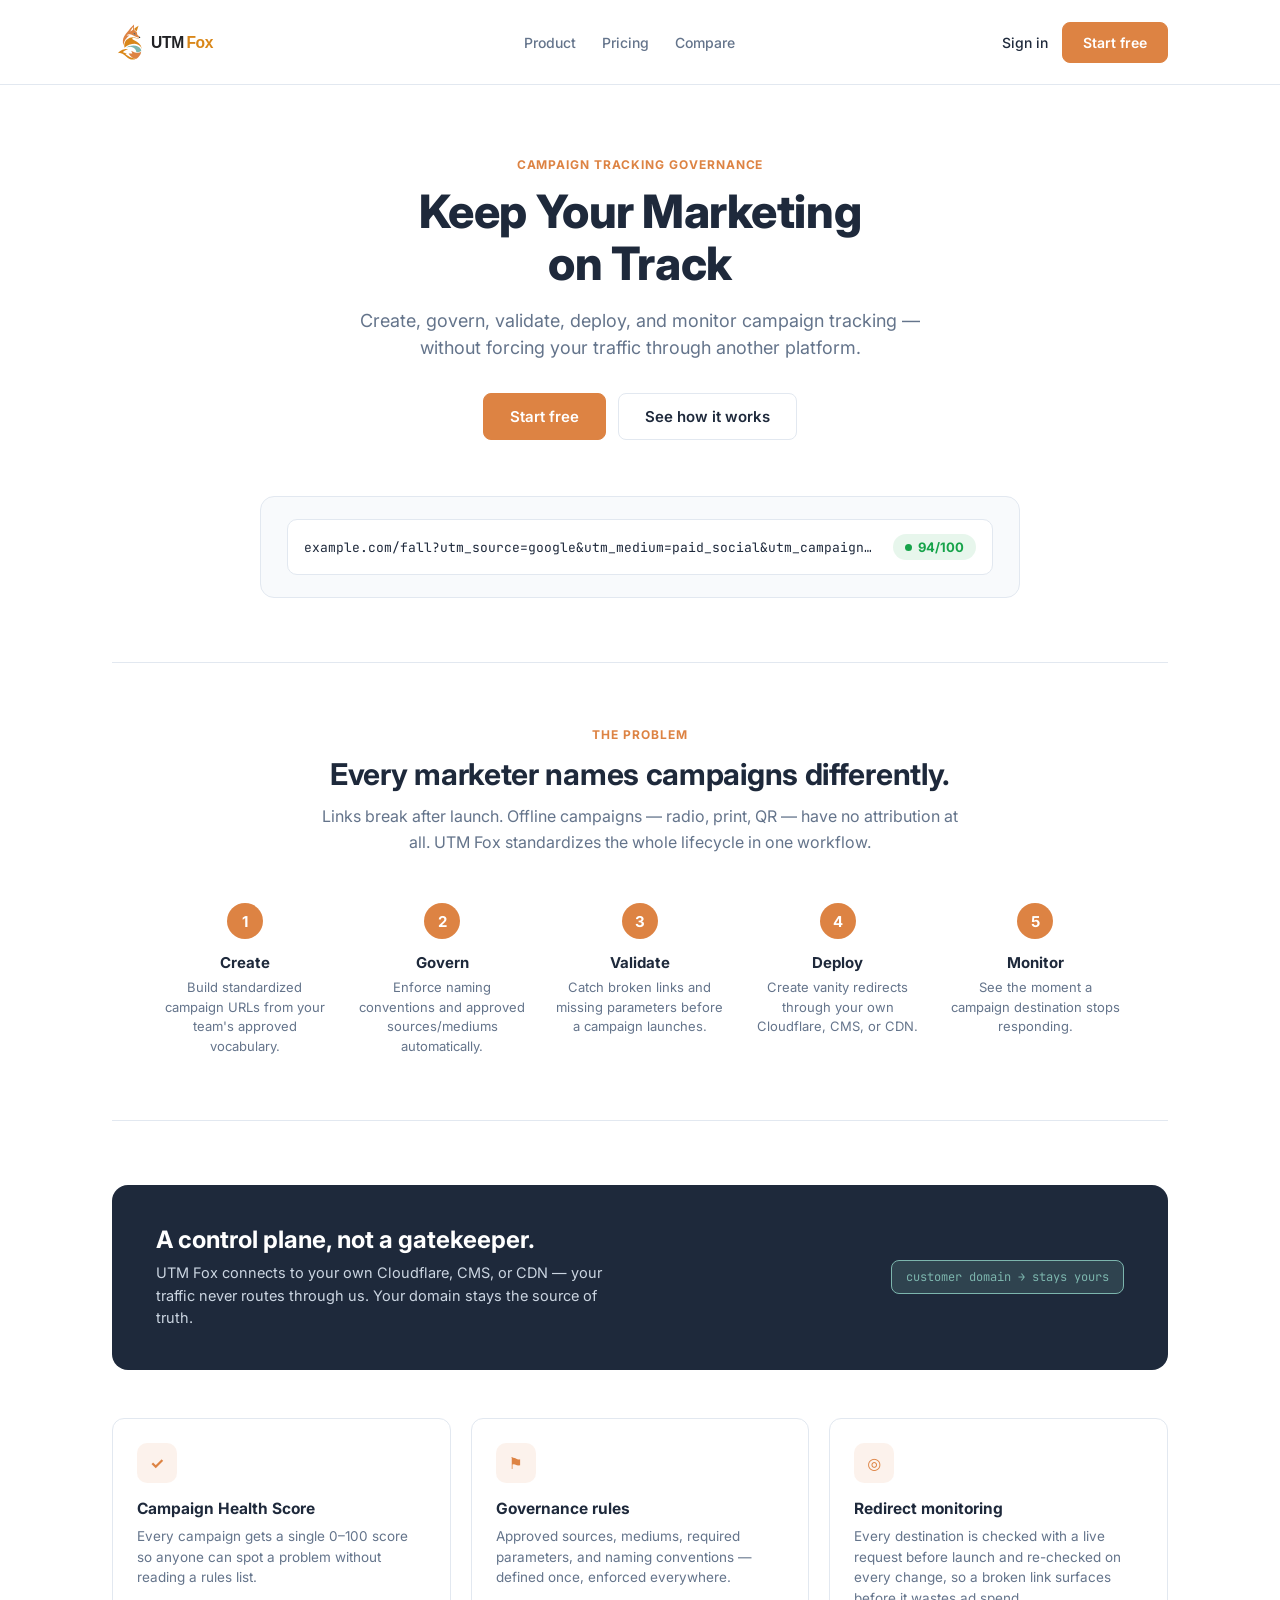
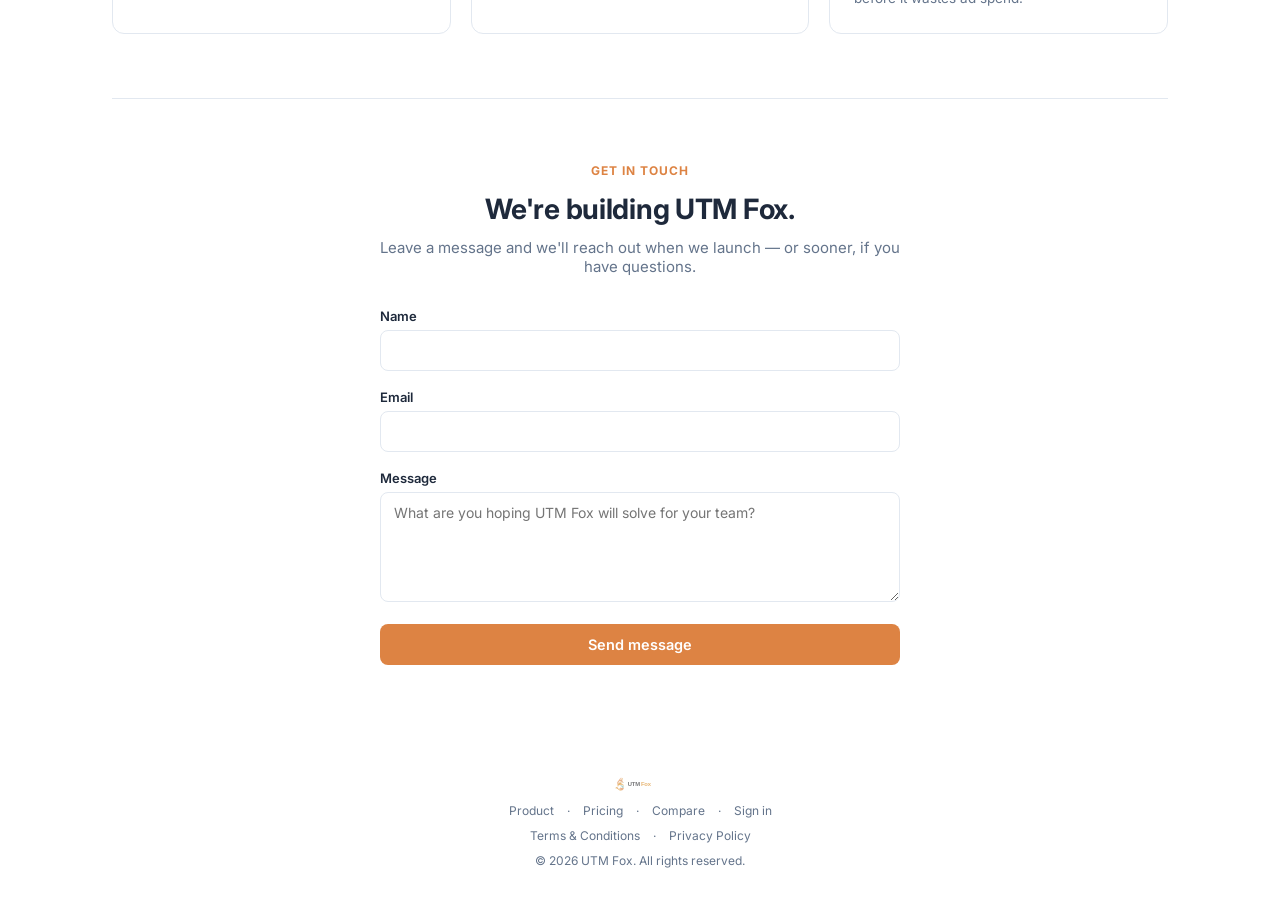
==== index.html @ 6a283d70 "Home: nav to subpages, live app CTAs" ====
<!DOCTYPE html>
<html lang="en">
<head>
<!-- Google tag (gtag.js) -->
<script async src="https://www.googletagmanager.com/gtag/js?id=G-CB16V89D32"></script>
<script>
  window.dataLayer = window.dataLayer || [];
  function gtag(){dataLayer.push(arguments);}
  gtag('js', new Date());

  gtag('config', 'G-CB16V89D32');
</script>
<meta charset="UTF-8" />
<meta name="viewport" content="width=device-width, initial-scale=1" />
<title>UTM Fox — Campaign Tracking Governance</title>
<meta name="description" content="UTM Fox helps marketing teams create, govern, validate, deploy, and monitor campaign tracking — without forcing traffic through another platform." />
<link rel="icon" type="image/png" href="[data-uri]" />
<style>
@import url('https://fonts.googleapis.com/css2?family=Inter:wght@400;500;600;700;800&family=JetBrains+Mono:wght@400;500&display=swap');

:root {
  --copper: #dd8343;
  --copper-hover: #c46f32;
  --oxide: #7cb5ad;
  --oxide-hover: #649b92;
  --ink: #1e293b;
  --text-muted: #64748b;
  --surface: #ffffff;
  --surface-muted: #f8fafc;
  --border: #e2e8f0;
  --healthy: #16a34a;
  --healthy-bg: #16a34a1a;
  --font-ui: 'Inter', system-ui, -apple-system, sans-serif;
  --font-mono: 'JetBrains Mono', ui-monospace, monospace;
}
* { box-sizing: border-box; }
body { margin: 0; font-family: var(--font-ui); color: var(--ink); background: #fff; }
.wrap { max-width: 1120px; margin: 0 auto; padding: 0 32px; }
section { padding: 64px 0; border-bottom: 1px solid var(--border); }
section:last-child { border-bottom: none; }

/* Nav */
header.nav { border-bottom: 1px solid var(--border); }
.nav-inner { max-width: 1120px; margin: 0 auto; padding: 18px 32px; display: flex; align-items: center; justify-content: space-between; }
.nav-inner img.logo { height: 48px; display: block; }

/* Section 1: Hero */
.hero { text-align: center; padding-top: 72px; }
.eyebrow { font-size: 12px; font-weight: 700; letter-spacing: 0.08em; text-transform: uppercase; color: var(--copper); margin-bottom: 14px; }
h1.headline { font-size: 46px; font-weight: 800; line-height: 1.12; margin: 0 0 18px; letter-spacing: -0.01em; }
p.subheadline { font-size: 18px; color: var(--text-muted); max-width: 620px; margin: 0 auto 32px; line-height: 1.5; }
.hero-badge-row { display: flex; justify-content: center; margin-bottom: 56px; }

/* Hero visual mock */
.hero-visual { background: var(--surface-muted); border: 1px solid var(--border); border-radius: 14px; max-width: 760px; margin: 0 auto; padding: 22px 26px; text-align: left; }
.hero-visual-row { display: flex; align-items: center; justify-content: space-between; background: #fff; border: 1px solid var(--border); border-radius: 10px; padding: 14px 16px; }
.mono-url { font-family: var(--font-mono); font-size: 13px; color: var(--ink); overflow: hidden; text-overflow: ellipsis; white-space: nowrap; }
.badge-healthy { display: inline-flex; align-items: center; gap: 6px; background: var(--healthy-bg); color: var(--healthy); font-weight: 700; font-size: 13px; padding: 5px 12px; border-radius: 20px; flex-shrink: 0; margin-left: 14px; }
.dot-healthy { width: 7px; height: 7px; border-radius: 50%; background: var(--healthy); display: inline-block; }

/* Section 2: Problem -> Workflow */
.section-head { text-align: center; max-width: 640px; margin: 0 auto 48px; }
.section-head h2 { font-size: 30px; font-weight: 700; margin: 8px 0 12px; letter-spacing: -0.01em; }
.section-head p { font-size: 16px; color: var(--text-muted); line-height: 1.6; margin: 0; }

.workflow { display: flex; justify-content: space-between; gap: 8px; max-width: 980px; margin: 0 auto; }
.workflow-step { flex: 1; text-align: center; padding: 0 8px; }
.step-num { width: 36px; height: 36px; border-radius: 50%; background: var(--copper); color: #fff; font-size: 15px; font-weight: 700; display: flex; align-items: center; justify-content: center; margin: 0 auto 14px; }
.workflow-step h3 { font-size: 15px; font-weight: 700; margin: 0 0 6px; }
.workflow-step p { font-size: 13px; color: var(--text-muted); line-height: 1.5; margin: 0; }

/* Section 3: Differentiator + features */
.diff-banner { background: var(--ink); color: #fff; border-radius: 16px; padding: 40px 44px; margin-bottom: 48px; display: flex; align-items: center; gap: 32px; justify-content: space-between; }
.diff-banner h2 { font-size: 24px; font-weight: 700; margin: 0 0 8px; }
.diff-banner p { font-size: 14.5px; color: #cbd5e1; margin: 0; max-width: 480px; line-height: 1.55; }
.diff-badge { flex-shrink: 0; background: rgba(124,181,173,0.18); border: 1px solid var(--oxide); color: var(--oxide); font-family: var(--font-mono); font-size: 12px; padding: 8px 14px; border-radius: 8px; white-space: nowrap; }

.feature-grid { display: grid; grid-template-columns: repeat(3, 1fr); gap: 20px; }
.feature-card { border: 1px solid var(--border); border-radius: 12px; padding: 24px; }
.feature-icon { width: 40px; height: 40px; border-radius: 10px; background: #dd83431a; color: var(--copper); display: flex; align-items: center; justify-content: center; font-weight: 700; font-size: 16px; margin-bottom: 16px; }
.feature-card h3 { font-size: 15.5px; font-weight: 700; margin: 0 0 8px; }
.feature-card p { font-size: 13.5px; color: var(--text-muted); line-height: 1.55; margin: 0; }

/* Section 4: Contact form */
.contact-wrap { max-width: 520px; margin: 0 auto; text-align: center; }
form.contact-form { text-align: left; margin-top: 32px; }
form.contact-form label { display: block; font-size: 13px; font-weight: 600; color: var(--ink); margin-bottom: 6px; }
form.contact-form input, form.contact-form textarea {
  width: 100%; padding: 11px 13px; border: 1px solid var(--border); border-radius: 8px;
  font-size: 14px; font-family: inherit; margin-bottom: 18px; background: #fff; color: var(--ink);
}
form.contact-form textarea { min-height: 110px; resize: vertical; }
form.contact-form input:focus, form.contact-form textarea:focus { outline: 2px solid var(--copper); outline-offset: 1px; border-color: var(--copper); }
.btn-primary { background: var(--copper); color: #fff; border: none; border-radius: 8px; padding: 12px 20px; font-weight: 600; font-size: 14.5px; font-family: inherit; cursor: pointer; width: 100%; }
.btn-primary:hover { background: var(--copper-hover); }
.btn-primary:disabled { opacity: 0.6; cursor: default; }
.form-status { margin-top: 14px; font-size: 13.5px; text-align: center; }
.form-status.success { color: var(--healthy); }
.form-status.error { color: #dc2626; }


/* Nav links + CTAs (added with the Product/Pricing/Compare subpages) */
header.nav { position: sticky; top: 0; background: rgba(255,255,255,0.94); backdrop-filter: saturate(180%) blur(8px); z-index: 30; }
.nav-inner { gap: 24px; }
.nav-links { display: flex; gap: 26px; font-size: 14px; font-weight: 500; }
.nav-links a { color: var(--text-muted); text-decoration: none; }
.nav-links a:hover { color: var(--ink); }
.nav-cta { display: flex; align-items: center; gap: 14px; }
.nav-cta a.signin { font-size: 14px; font-weight: 500; text-decoration: none; color: var(--ink); white-space: nowrap; }
.nav-cta a.signin:hover { color: var(--copper-hover); }
.btn-nav { display: inline-block; background: var(--copper); color: #fff; border: 1px solid var(--copper); border-radius: 8px; padding: 11px 20px; font-weight: 600; font-size: 14px; text-decoration: none; white-space: nowrap; }
.btn-nav:hover { background: var(--copper-hover); border-color: var(--copper-hover); }
.btn-outline { display: inline-block; background: #fff; color: var(--ink); border: 1px solid var(--border); border-radius: 8px; padding: 11px 20px; font-weight: 600; font-size: 14px; text-decoration: none; white-space: nowrap; }
.btn-outline:hover { border-color: var(--copper); color: var(--copper-hover); }
.btn-lg { padding: 13px 26px; font-size: 15px; }
.hero-badge-row { gap: 12px; flex-wrap: wrap; }
.nav-toggle { display: none; background: none; border: 1px solid var(--border); border-radius: 8px; padding: 8px 10px; cursor: pointer; font-size: 15px; line-height: 1; }
@media (max-width: 900px) {
  .nav-links { display: none; position: absolute; top: 100%; left: 0; right: 0; background: #fff; border-bottom: 1px solid var(--border); flex-direction: column; gap: 0; padding: 8px 20px 16px; }
  .nav-links.open { display: flex; }
  .nav-links a { padding: 11px 0; font-size: 15px; }
  .nav-toggle { display: block; }
  .nav-cta a.signin { display: none; }
  .nav-inner img.logo { height: 36px; }
  h1.headline { font-size: 32px; }
}

footer { text-align: center; padding: 32px; font-size: 12px; color: var(--text-muted); }
footer img.footer-logo { height: 18px; opacity: 0.6; margin-bottom: 10px; display: block; margin-left: auto; margin-right: auto; }
footer .footer-links { margin-bottom: 10px; }
footer .footer-links a { color: var(--text-muted); text-decoration: none; margin: 0 10px; }
footer .footer-links a:hover { color: var(--copper-hover); text-decoration: underline; }
</style>
</head>
<body>

<header class="nav">
  <div class="nav-inner">
    <a href="/"><img class="logo" src="assets/logo.svg" alt="UTM Fox" /></a>
    <nav class="nav-links" id="navLinks">
      <a href="/product/">Product</a>
      <a href="/pricing/">Pricing</a>
      <a href="/compare/">Compare</a>
    </nav>
    <div class="nav-cta">
      <a class="signin" href="https://app.utmfox.com/login">Sign in</a>
      <a class="btn-nav" href="https://app.utmfox.com/signup">Start free</a>
      <button class="nav-toggle" id="navToggle" aria-label="Menu">&#9776;</button>
    </div>
  </div>
</header>

<div class="wrap">

  <!-- Hero -->
  <section class="hero">
    <div class="eyebrow">Campaign tracking governance</div>
    <h1 class="headline">Keep Your Marketing<br/>on Track</h1>
    <p class="subheadline">Create, govern, validate, deploy, and monitor campaign tracking — without forcing your traffic through another platform.</p>
    <div class="hero-badge-row">
      <a class="btn-nav btn-lg" href="https://app.utmfox.com/signup">Start free</a>
      <a class="btn-outline btn-lg" href="/product/">See how it works</a>
    </div>
    <div class="hero-visual">
      <div class="hero-visual-row">
        <span class="mono-url">example.com/fall?utm_source=google&amp;utm_medium=paid_social&amp;utm_campaign=2026_q3_fall</span>
        <span class="badge-healthy"><span class="dot-healthy"></span>94/100</span>
      </div>
    </div>
  </section>

  <!-- Problem -> Workflow -->
  <section>
    <div class="section-head">
      <div class="eyebrow">The problem</div>
      <h2>Every marketer names campaigns differently.</h2>
      <p>Links break after launch. Offline campaigns — radio, print, QR — have no attribution at all. UTM Fox standardizes the whole lifecycle in one workflow.</p>
    </div>
    <div class="workflow">
      <div class="workflow-step"><div class="step-num">1</div><h3>Create</h3><p>Build standardized campaign URLs from your team's approved vocabulary.</p></div>
      <div class="workflow-step"><div class="step-num">2</div><h3>Govern</h3><p>Enforce naming conventions and approved sources/mediums automatically.</p></div>
      <div class="workflow-step"><div class="step-num">3</div><h3>Validate</h3><p>Catch broken links and missing parameters before a campaign launches.</p></div>
      <div class="workflow-step"><div class="step-num">4</div><h3>Deploy</h3><p>Create vanity redirects through your own Cloudflare, CMS, or CDN.</p></div>
      <div class="workflow-step"><div class="step-num">5</div><h3>Monitor</h3><p>See the moment a campaign destination stops responding.</p></div>
    </div>
  </section>

  <!-- Differentiator + features -->
  <section>
    <div class="diff-banner">
      <div>
        <h2>A control plane, not a gatekeeper.</h2>
        <p>UTM Fox connects to your own Cloudflare, CMS, or CDN — your traffic never routes through us. Your domain stays the source of truth.</p>
      </div>
      <div class="diff-badge">customer domain → stays yours</div>
    </div>
    <div class="feature-grid">
      <div class="feature-card">
        <div class="feature-icon">✓</div>
        <h3>Campaign Health Score</h3>
        <p>Every campaign gets a single 0–100 score so anyone can spot a problem without reading a rules list.</p>
      </div>
      <div class="feature-card">
        <div class="feature-icon">⚑</div>
        <h3>Governance rules</h3>
        <p>Approved sources, mediums, required parameters, and naming conventions — defined once, enforced everywhere.</p>
      </div>
      <div class="feature-card">
        <div class="feature-icon">◎</div>
        <h3>Redirect monitoring</h3>
        <p>Every destination is checked with a live request before launch and re-checked on every change, so a broken link surfaces before it wastes ad spend.</p>
      </div>
    </div>
  </section>

  <!-- Contact form -->
  <section>
    <div class="contact-wrap">
      <div class="eyebrow">Get in touch</div>
      <h2 style="font-size:28px; font-weight:700; margin:8px 0 12px; letter-spacing:-0.01em;">We're building UTM Fox.</h2>
      <p style="font-size:15px; color:var(--text-muted); margin:0;">Leave a message and we'll reach out when we launch — or sooner, if you have questions.</p>

      <!--
        Form backend: this posts to Formspree (https://formspree.io), a free
        service for collecting form submissions from static sites like GitHub
        Pages (no server required).

        SETUP NEEDED BEFORE THIS GOES LIVE:
        1. Create a free account at https://formspree.io
        2. Create a new form and copy its endpoint ID
        3. Replace YOUR_FORM_ID below with that ID
        Submissions will then arrive by email and in the Formspree dashboard.
      -->
      <form class="contact-form" id="contact-form" action="https://formspree.io/f/YOUR_FORM_ID" method="POST">
        <label for="name">Name</label>
        <input type="text" id="name" name="name" required />

        <label for="email">Email</label>
        <input type="email" id="email" name="email" required />

        <label for="message">Message</label>
        <textarea id="message" name="message" required placeholder="What are you hoping UTM Fox will solve for your team?"></textarea>

        <button type="submit" class="btn-primary" id="contact-submit">Send message</button>
        <div class="form-status" id="form-status"></div>
      </form>
    </div>
  </section>

</div>

<footer>
  <img class="footer-logo" src="assets/logo.svg" alt="UTM Fox" />
  <div class="footer-links"><a href="/product/">Product</a> · <a href="/pricing/">Pricing</a> · <a href="/compare/">Compare</a> · <a href="https://app.utmfox.com/login">Sign in</a></div>
  <div class="footer-links"><a href="/terms-and-conditions/">Terms &amp; Conditions</a> · <a href="/privacy-policy/">Privacy Policy</a></div>
  &copy; 2026 UTM Fox. All rights reserved.
</footer>

<script>
  var navT = document.getElementById('navToggle');
  if (navT) navT.addEventListener('click', function () { document.getElementById('navLinks').classList.toggle('open'); });

  var form = document.getElementById('contact-form');
  var status = document.getElementById('form-status');
  var submitBtn = document.getElementById('contact-submit');

  form.addEventListener('submit', function (e) {
    e.preventDefault();
    submitBtn.disabled = true;
    submitBtn.textContent = 'Sending...';
    status.textContent = '';
    status.className = 'form-status';

    fetch(form.action, {
      method: 'POST',
      body: new FormData(form),
      headers: { 'Accept': 'application/json' }
    }).then(function (response) {
      if (response.ok) {
        form.reset();
        status.textContent = "Thanks — we'll be in touch.";
        status.className = 'form-status success';
        submitBtn.textContent = 'Send message';
        submitBtn.disabled = false;
      } else {
        return response.json().then(function (data) {
          throw new Error((data && data.error) || 'Submission failed');
        });
      }
    }).catch(function () {
      status.textContent = "Something went wrong — please try again, or email us directly.";
      status.className = 'form-status error';
      submitBtn.textContent = 'Send message';
      submitBtn.disabled = false;
    });
  });
</script>

</body>
</html>
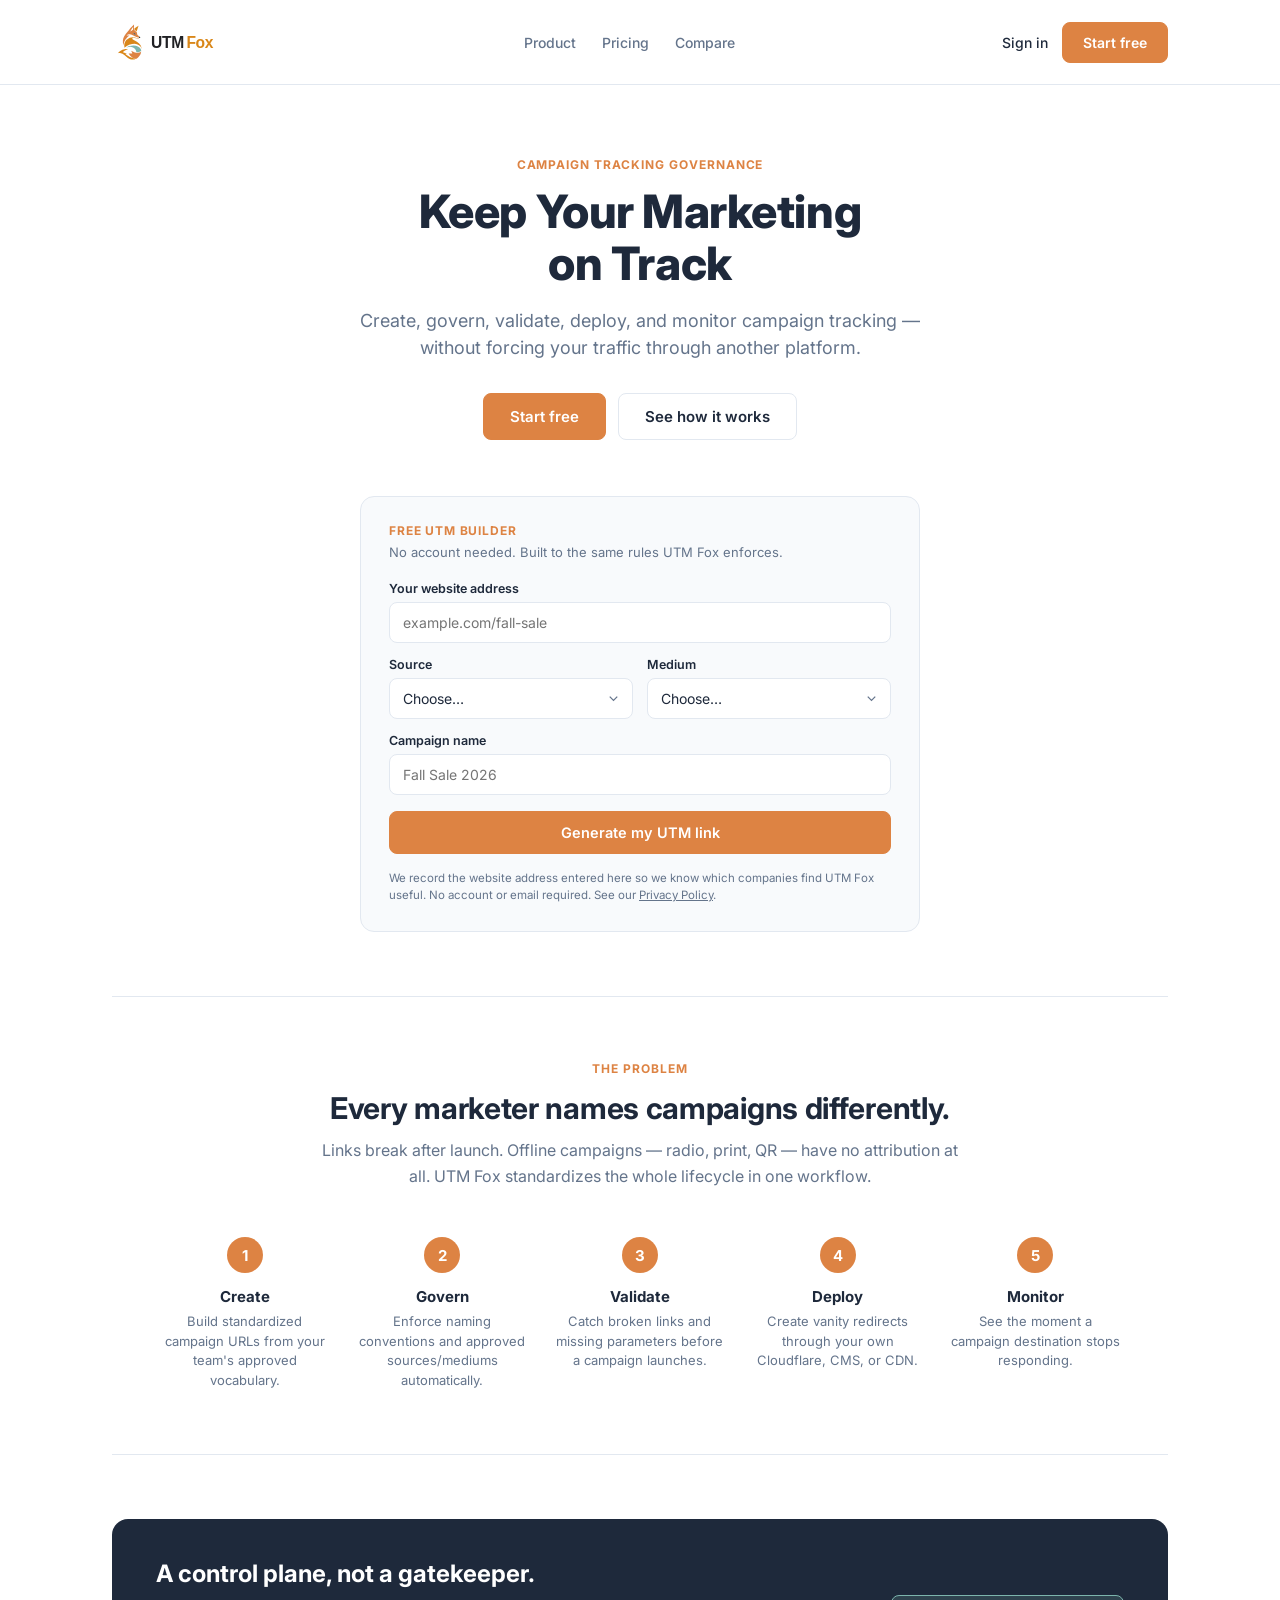
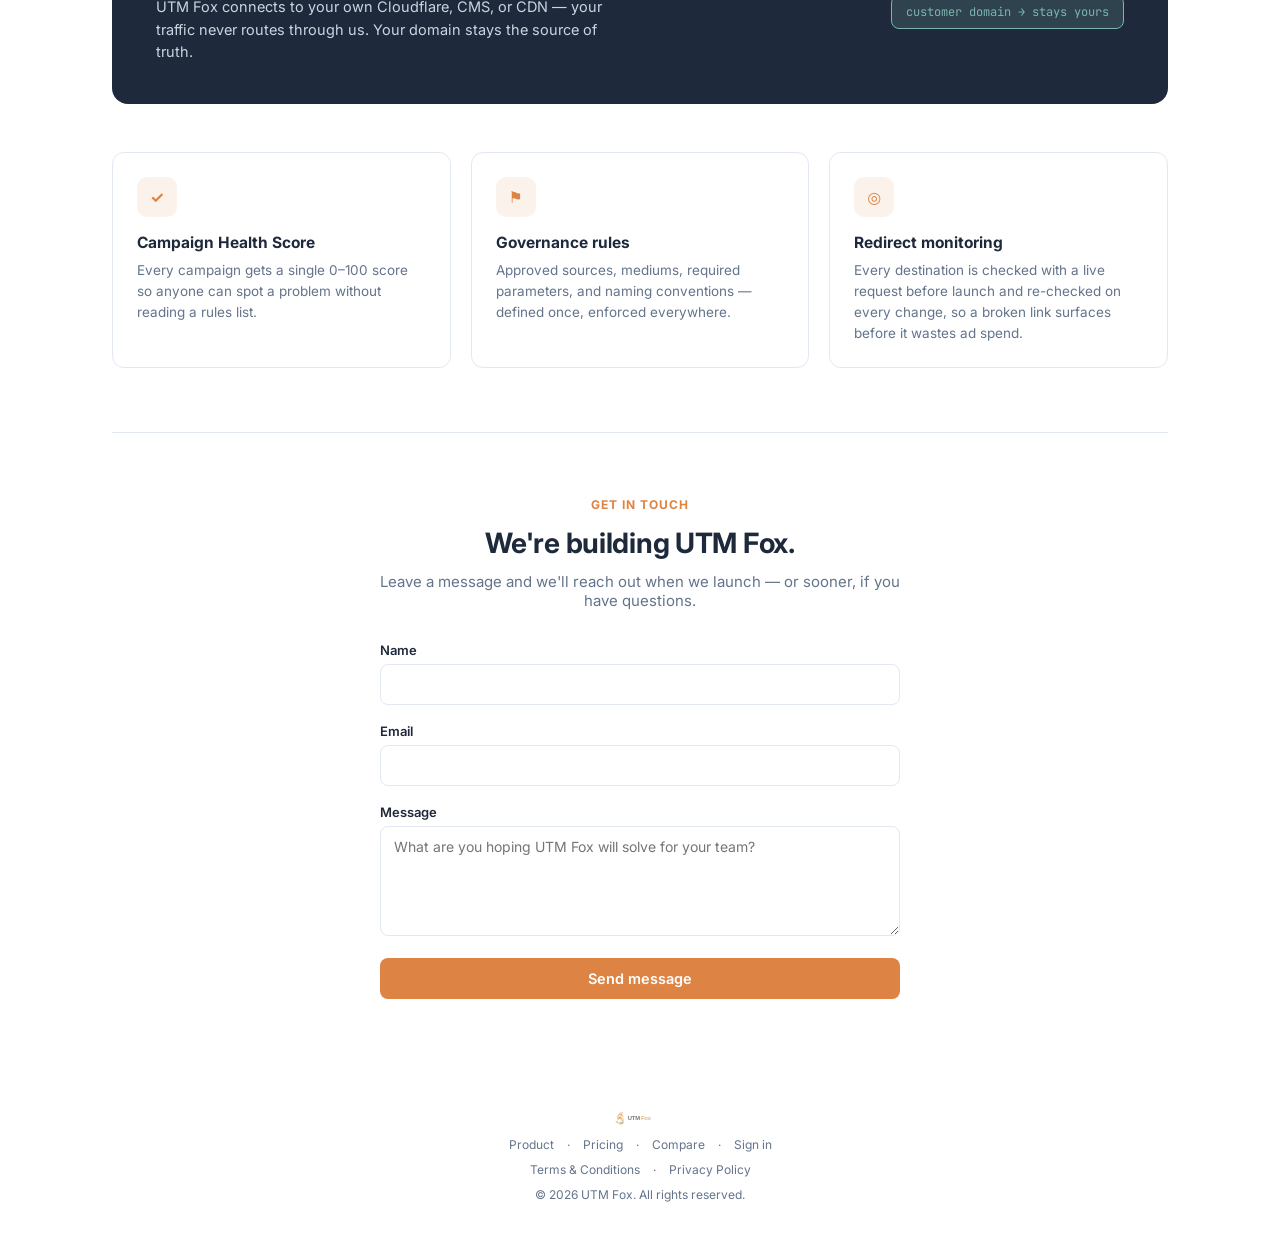
==== commit 538f8490: "Hero: free UTM builder mini app" ====
--- a/index.html
+++ b/index.html
@@ -51,12 +51,70 @@
 p.subheadline { font-size: 18px; color: var(--text-muted); max-width: 620px; margin: 0 auto 32px; line-height: 1.5; }
 .hero-badge-row { display: flex; justify-content: center; margin-bottom: 56px; }
 
-/* Hero visual mock */
-.hero-visual { background: var(--surface-muted); border: 1px solid var(--border); border-radius: 14px; max-width: 760px; margin: 0 auto; padding: 22px 26px; text-align: left; }
-.hero-visual-row { display: flex; align-items: center; justify-content: space-between; background: #fff; border: 1px solid var(--border); border-radius: 10px; padding: 14px 16px; }
-.mono-url { font-family: var(--font-mono); font-size: 13px; color: var(--ink); overflow: hidden; text-overflow: ellipsis; white-space: nowrap; }
-.badge-healthy { display: inline-flex; align-items: center; gap: 6px; background: var(--healthy-bg); color: var(--healthy); font-weight: 700; font-size: 13px; padding: 5px 12px; border-radius: 20px; flex-shrink: 0; margin-left: 14px; }
-.dot-healthy { width: 7px; height: 7px; border-radius: 50%; background: var(--healthy); display: inline-block; }
+/* Free UTM builder (hero widget) */
+.hero-visual { background: var(--surface-muted); border: 1px solid var(--border); border-radius: 14px; max-width: 560px; margin: 0 auto; padding: 26px 28px; text-align: left; }
+.builder-head { margin-bottom: 18px; }
+.builder-eyebrow { display: block; font-size: 12px; font-weight: 700; letter-spacing: 0.07em; text-transform: uppercase; color: var(--copper); margin-bottom: 5px; }
+.builder-sub { display: block; font-size: 13px; color: var(--text-muted); line-height: 1.5; }
+
+.builder-label { display: block; font-size: 12.5px; font-weight: 600; color: var(--ink); margin-bottom: 6px; }
+.builder-input {
+  width: 100%; padding: 11px 13px; border: 1px solid var(--border); border-radius: 8px;
+  font-size: 14px; font-family: inherit; background: #fff; color: var(--ink); margin-bottom: 14px;
+  -webkit-appearance: none; appearance: none;
+}
+select.builder-input {
+  background-image: url("data:image/svg+xml;charset=UTF-8,%3csvg xmlns='http://www.w3.org/2000/svg' viewBox='0 0 24 24' fill='none' stroke='%2364748b' stroke-width='2'%3e%3cpolyline points='6 9 12 15 18 9'%3e%3c/polyline%3e%3c/svg%3e");
+  background-repeat: no-repeat; background-position: right 11px center; background-size: 15px;
+  padding-right: 34px; cursor: pointer;
+}
+.builder-input:focus { outline: 2px solid var(--copper); outline-offset: 1px; border-color: var(--copper); }
+.builder-input.is-invalid { border-color: #dc2626; }
+.builder-custom { margin-top: -6px; }
+
+.builder-row { display: grid; grid-template-columns: 1fr 1fr; gap: 14px; }
+.builder-field { min-width: 0; }
+
+.builder-error { font-size: 12.5px; color: #dc2626; margin: -8px 0 12px; min-height: 0; }
+.builder-error:empty { display: none; }
+.builder-hint { font-family: var(--font-mono); font-size: 12px; color: var(--text-muted); margin: -8px 0 14px; line-height: 1.5; }
+.builder-hint:empty { display: none; }
+.builder-hint b { color: var(--ink); font-weight: 500; }
+
+.builder-submit {
+  width: 100%; background: var(--copper); color: #fff; border: 1px solid var(--copper);
+  border-radius: 8px; padding: 12px 20px; font-weight: 600; font-size: 14.5px;
+  font-family: inherit; cursor: pointer; margin-top: 2px;
+}
+.builder-submit:hover { background: var(--copper-hover); border-color: var(--copper-hover); }
+.builder-submit:disabled { opacity: 0.6; cursor: default; }
+
+.builder-result { margin-top: 18px; border-top: 1px solid var(--border); padding-top: 18px; }
+.builder-result-label { font-size: 11.5px; font-weight: 700; letter-spacing: 0.06em; text-transform: uppercase; color: var(--text-muted); margin-bottom: 8px; }
+.builder-result-row { display: flex; align-items: stretch; gap: 10px; }
+.builder-url {
+  flex: 1; min-width: 0; background: #fff; border: 1px solid var(--border); border-radius: 8px;
+  padding: 12px 14px; font-family: var(--font-mono); font-size: 12.5px; color: var(--ink);
+  line-height: 1.5; word-break: break-all;
+}
+.builder-copy {
+  flex-shrink: 0; align-self: flex-start; background: #fff; border: 1px solid var(--border);
+  color: var(--ink); border-radius: 8px; padding: 12px 16px; font-weight: 600; font-size: 13px;
+  font-family: inherit; cursor: pointer;
+}
+.builder-copy:hover { border-color: var(--copper); color: var(--copper-hover); }
+.builder-copy.copied { border-color: var(--healthy); color: var(--healthy); }
+.builder-result-foot { font-size: 13px; color: var(--text-muted); margin-top: 12px; line-height: 1.5; }
+.builder-result-foot a { color: var(--copper-hover); font-weight: 600; }
+
+.builder-privacy { font-size: 11.5px; color: var(--text-muted); line-height: 1.55; margin: 16px 0 0; }
+.builder-privacy a { color: var(--text-muted); text-decoration: underline; }
+
+@media (max-width: 640px) {
+  .builder-row { grid-template-columns: 1fr; gap: 0; }
+  .builder-result-row { flex-direction: column; }
+  .builder-copy { align-self: stretch; }
+}
 
 /* Section 2: Problem -> Workflow */
 .section-head { text-align: center; max-width: 640px; margin: 0 auto 48px; }
@@ -162,10 +220,85 @@
       <a class="btn-outline btn-lg" href="/product/">See how it works</a>
     </div>
     <div class="hero-visual">
-      <div class="hero-visual-row">
-        <span class="mono-url">example.com/fall?utm_source=google&amp;utm_medium=paid_social&amp;utm_campaign=2026_q3_fall</span>
-        <span class="badge-healthy"><span class="dot-healthy"></span>94/100</span>
+      <div class="builder-head">
+        <span class="builder-eyebrow">Free UTM builder</span>
+        <span class="builder-sub">No account needed. Built to the same rules UTM Fox enforces.</span>
       </div>
+
+      <form id="utm-builder" novalidate>
+        <label class="builder-label" for="ub-url">Your website address</label>
+        <input class="builder-input" id="ub-url" name="url" type="text" inputmode="url"
+               placeholder="example.com/fall-sale" autocomplete="off" spellcheck="false" />
+        <div class="builder-error" id="ub-url-error"></div>
+
+        <div class="builder-row">
+          <div class="builder-field">
+            <label class="builder-label" for="ub-source">Source</label>
+            <select class="builder-input" id="ub-source" name="source">
+              <option value="">Choose…</option>
+              <option value="google">google</option>
+              <option value="facebook">facebook</option>
+              <option value="instagram">instagram</option>
+              <option value="linkedin">linkedin</option>
+              <option value="youtube">youtube</option>
+              <option value="tiktok">tiktok</option>
+              <option value="bing">bing</option>
+              <option value="email">email</option>
+              <option value="newsletter">newsletter</option>
+              <option value="radio">radio</option>
+              <option value="podcast">podcast</option>
+              <option value="print">print</option>
+              <option value="qr">qr</option>
+              <option value="__custom">Other…</option>
+            </select>
+            <input class="builder-input builder-custom" id="ub-source-custom" type="text"
+                   placeholder="your source" autocomplete="off" spellcheck="false" hidden />
+          </div>
+
+          <div class="builder-field">
+            <label class="builder-label" for="ub-medium">Medium</label>
+            <select class="builder-input" id="ub-medium" name="medium">
+              <option value="">Choose…</option>
+              <option value="paid_search">paid_search</option>
+              <option value="paid_social">paid_social</option>
+              <option value="organic_social">organic_social</option>
+              <option value="email">email</option>
+              <option value="sms">sms</option>
+              <option value="display">display</option>
+              <option value="affiliate">affiliate</option>
+              <option value="referral">referral</option>
+              <option value="offline">offline</option>
+              <option value="__custom">Other…</option>
+            </select>
+            <input class="builder-input builder-custom" id="ub-medium-custom" type="text"
+                   placeholder="your medium" autocomplete="off" spellcheck="false" hidden />
+          </div>
+        </div>
+
+        <label class="builder-label" for="ub-campaign">Campaign name</label>
+        <input class="builder-input" id="ub-campaign" name="campaign" type="text"
+               placeholder="Fall Sale 2026" autocomplete="off" spellcheck="false" />
+        <div class="builder-hint" id="ub-campaign-hint"></div>
+
+        <button class="builder-submit" type="submit" id="ub-submit">Generate my UTM link</button>
+      </form>
+
+      <div class="builder-result" id="ub-result" hidden>
+        <div class="builder-result-label">Your tracking URL</div>
+        <div class="builder-result-row">
+          <code class="builder-url" id="ub-output"></code>
+          <button class="builder-copy" type="button" id="ub-copy">Copy</button>
+        </div>
+        <div class="builder-result-foot">
+          Want this governed, scored and monitored for your whole team?
+          <a href="https://app.utmfox.com/signup">Start free</a>
+        </div>
+      </div>
+
+      <p class="builder-privacy">
+        We record the website address entered here so we know which companies find UTM Fox useful.
+        No account or email required. See our <a href="/privacy-policy/">Privacy Policy</a>.
+      </p>
     </div>
   </section>
 
@@ -296,5 +429,185 @@
   });
 </script>
 
+<script>
+/* Free UTM builder.
+   The link is built entirely in the browser so it appears instantly and still works if
+   our API is unreachable. The POST is fire-and-forget lead capture, never a dependency.
+   Sanitizing rules mirror app/src/lib/utm-sanitize.ts, which is the source of truth and
+   re-applies all of this server-side. */
+(function () {
+  var form = document.getElementById('utm-builder');
+  if (!form) return;
+
+  var CAPTURE_ENDPOINT = 'https://app.utmfox.com/api/v1/public/utm-builder';
+  var MAX_VALUE_LENGTH = 100;
+
+  var urlEl = document.getElementById('ub-url');
+  var urlErrEl = document.getElementById('ub-url-error');
+  var sourceEl = document.getElementById('ub-source');
+  var sourceCustomEl = document.getElementById('ub-source-custom');
+  var mediumEl = document.getElementById('ub-medium');
+  var mediumCustomEl = document.getElementById('ub-medium-custom');
+  var campaignEl = document.getElementById('ub-campaign');
+  var campaignHintEl = document.getElementById('ub-campaign-hint');
+  var submitEl = document.getElementById('ub-submit');
+  var resultEl = document.getElementById('ub-result');
+  var outputEl = document.getElementById('ub-output');
+  var copyEl = document.getElementById('ub-copy');
+
+  function sanitizeUtmValue(raw) {
+    return String(raw)
+      .normalize('NFKD')
+      .replace(/[̀-ͯ]/g, '')
+      .toLowerCase()
+      .trim()
+      .replace(/\s+/g, '_')
+      .replace(/[^a-z0-9_-]/g, '')
+      .replace(/_{2,}/g, '_')
+      .replace(/-{2,}/g, '-')
+      .replace(/^[_-]+|[_-]+$/g, '')
+      .slice(0, MAX_VALUE_LENGTH)
+      .replace(/[_-]+$/g, '');
+  }
+
+  function normalizeDestinationUrl(raw) {
+    var trimmed = String(raw).trim();
+    if (!trimmed) return { ok: false, error: 'Enter your website address.' };
+    var withProtocol = /^https?:\/\//i.test(trimmed) ? trimmed : 'https://' + trimmed;
+    var url;
+    try { url = new URL(withProtocol); } catch (e) {
+      return { ok: false, error: "That doesn't look like a valid web address." };
+    }
+    if (url.protocol !== 'http:' && url.protocol !== 'https:') {
+      return { ok: false, error: 'Only http and https addresses are supported.' };
+    }
+    if (url.hostname.indexOf('.') === -1 || /\.$/.test(url.hostname)) {
+      return { ok: false, error: "That doesn't look like a valid web address." };
+    }
+    // Strip any utm_* already present — pasting an already-tagged link is common, and
+    // duplicate parameters resolve unpredictably across platforms.
+    var keys = [];
+    url.searchParams.forEach(function (_v, k) { keys.push(k); });
+    keys.forEach(function (k) {
+      if (k.toLowerCase().indexOf('utm_') === 0) url.searchParams.delete(k);
+    });
+    return { ok: true, url: url };
+  }
+
+  // "Other…" reveals a free-text box for the two dropdowns.
+  function wireCustom(selectEl, customEl) {
+    selectEl.addEventListener('change', function () {
+      var isCustom = selectEl.value === '__custom';
+      customEl.hidden = !isCustom;
+      if (isCustom) customEl.focus();
+    });
+  }
+  wireCustom(sourceEl, sourceCustomEl);
+  wireCustom(mediumEl, mediumCustomEl);
+
+  function readChoice(selectEl, customEl) {
+    return selectEl.value === '__custom' ? sanitizeUtmValue(customEl.value) : selectEl.value;
+  }
+
+  // Show what the campaign name becomes, so the correction never arrives as a surprise
+  // in the final URL.
+  campaignEl.addEventListener('input', function () {
+    var typed = campaignEl.value;
+    var clean = sanitizeUtmValue(typed);
+    if (!typed.trim() || clean === typed) { campaignHintEl.textContent = ''; return; }
+    campaignHintEl.innerHTML = clean
+      ? 'Will be used as <b>' + clean.replace(/[&<>]/g, '') + '</b>'
+      : 'That name has no characters a UTM can use — try letters or numbers.';
+  });
+
+  form.addEventListener('submit', function (e) {
+    e.preventDefault();
+    urlErrEl.textContent = '';
+    urlEl.classList.remove('is-invalid');
+
+    var normalized = normalizeDestinationUrl(urlEl.value);
+    if (!normalized.ok) {
+      urlErrEl.textContent = normalized.error;
+      urlEl.classList.add('is-invalid');
+      urlEl.focus();
+      return;
+    }
+
+    var source = readChoice(sourceEl, sourceCustomEl);
+    var medium = readChoice(mediumEl, mediumCustomEl);
+    var campaign = sanitizeUtmValue(campaignEl.value);
+
+    if (!source) { urlErrEl.textContent = 'Choose a source.'; sourceEl.focus(); return; }
+    if (!medium) { urlErrEl.textContent = 'Choose a medium.'; mediumEl.focus(); return; }
+    if (!campaign) {
+      urlErrEl.textContent = 'Enter a campaign name using letters or numbers.';
+      campaignEl.classList.add('is-invalid');
+      campaignEl.focus();
+      return;
+    }
+    campaignEl.classList.remove('is-invalid');
+
+    var url = normalized.url;
+    url.searchParams.set('utm_source', source);
+    url.searchParams.set('utm_medium', medium);
+    url.searchParams.set('utm_campaign', campaign);
+    var generated = url.toString();
+
+    outputEl.textContent = generated;
+    resultEl.hidden = false;
+    copyEl.classList.remove('copied');
+    copyEl.textContent = 'Copy';
+
+    if (window.gtag) {
+      gtag('event', 'utm_builder_generate', { utm_source_value: source, utm_medium_value: medium });
+    }
+
+    // Fire-and-forget. A failure here must never cost the visitor their link.
+    try {
+      fetch(CAPTURE_ENDPOINT, {
+        method: 'POST',
+        headers: { 'Content-Type': 'application/json' },
+        body: JSON.stringify({
+          url: url.origin + url.pathname,
+          source: source,
+          medium: medium,
+          campaign: campaign
+        }),
+        keepalive: true
+      }).catch(function () {});
+    } catch (err) { /* ignore */ }
+
+    resultEl.scrollIntoView({ behavior: 'smooth', block: 'nearest' });
+  });
+
+  copyEl.addEventListener('click', function () {
+    var text = outputEl.textContent;
+    function done() {
+      copyEl.textContent = 'Copied';
+      copyEl.classList.add('copied');
+      setTimeout(function () {
+        copyEl.textContent = 'Copy';
+        copyEl.classList.remove('copied');
+      }, 2000);
+    }
+    if (navigator.clipboard && navigator.clipboard.writeText) {
+      navigator.clipboard.writeText(text).then(done, fallback);
+    } else {
+      fallback();
+    }
+    function fallback() {
+      var ta = document.createElement('textarea');
+      ta.value = text;
+      ta.style.position = 'fixed';
+      ta.style.opacity = '0';
+      document.body.appendChild(ta);
+      ta.select();
+      try { document.execCommand('copy'); done(); } catch (err) { /* ignore */ }
+      document.body.removeChild(ta);
+    }
+  });
+})();
+</script>
+
 </body>
 </html>
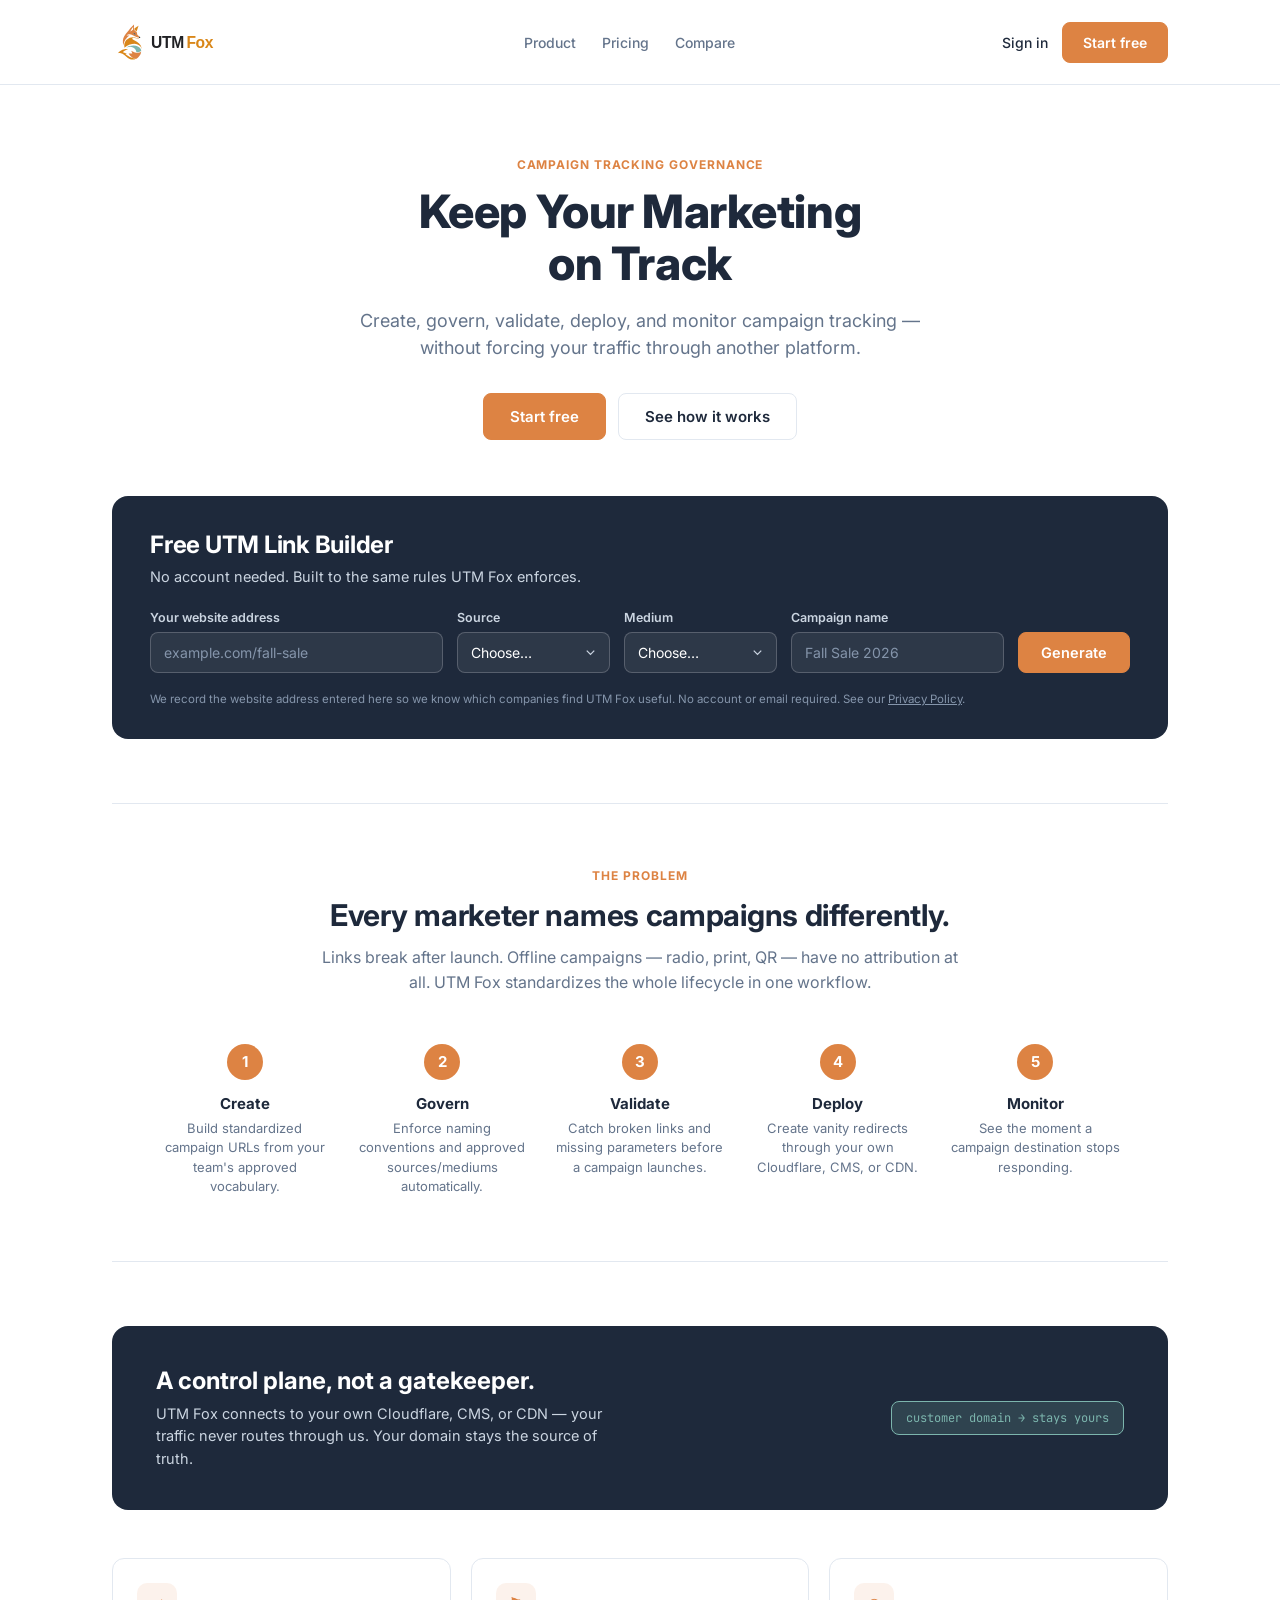
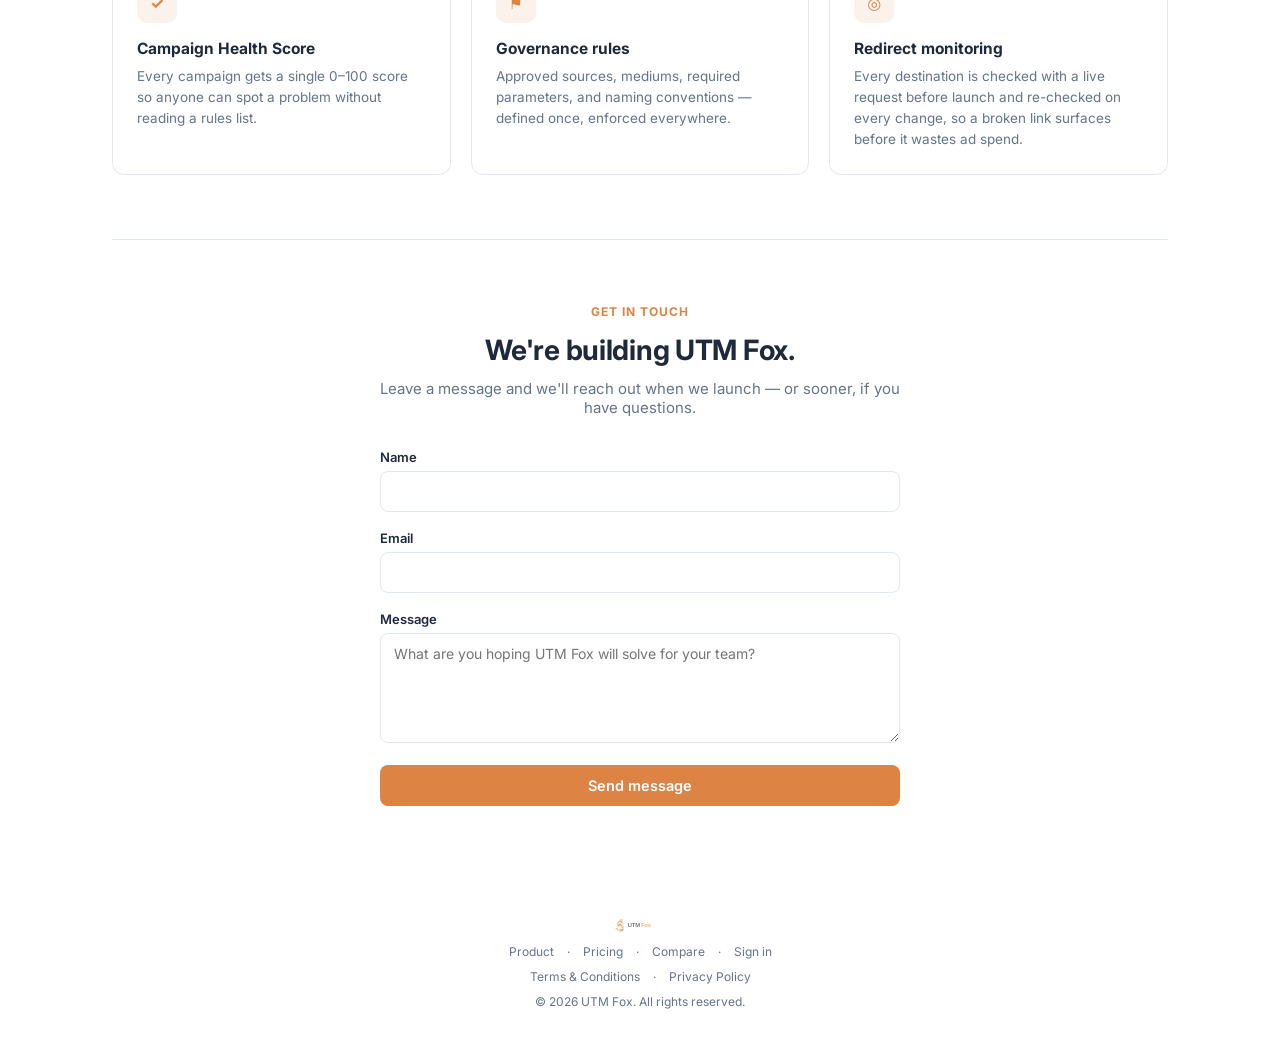
==== commit 5f25e04b: "Wide dark builder + working contact form" ====
--- a/index.html
+++ b/index.html
@@ -51,67 +51,85 @@
 p.subheadline { font-size: 18px; color: var(--text-muted); max-width: 620px; margin: 0 auto 32px; line-height: 1.5; }
 .hero-badge-row { display: flex; justify-content: center; margin-bottom: 56px; }
 
-/* Free UTM builder (hero widget) */
-.hero-visual { background: var(--surface-muted); border: 1px solid var(--border); border-radius: 14px; max-width: 560px; margin: 0 auto; padding: 26px 28px; text-align: left; }
-.builder-head { margin-bottom: 18px; }
-.builder-eyebrow { display: block; font-size: 12px; font-weight: 700; letter-spacing: 0.07em; text-transform: uppercase; color: var(--copper); margin-bottom: 5px; }
-.builder-sub { display: block; font-size: 13px; color: var(--text-muted); line-height: 1.5; }
-
-.builder-label { display: block; font-size: 12.5px; font-weight: 600; color: var(--ink); margin-bottom: 6px; }
+/* Free UTM builder (hero) — dark panel, matches the "control plane" banner treatment.
+   color-scheme: dark so native select popups and the caret render light-on-dark too. */
+.hero-visual {
+  background: var(--ink); border-radius: 16px; max-width: 100%; margin: 0 auto;
+  padding: 34px 38px 30px; text-align: left; color: #fff; color-scheme: dark;
+}
+.builder-head { margin-bottom: 22px; }
+.builder-eyebrow { display: block; font-size: 24px; font-weight: 700; letter-spacing: -0.01em; color: #fff; margin-bottom: 7px; }
+.builder-sub { display: block; font-size: 14.5px; color: #cbd5e1; line-height: 1.5; }
+
+/* Single row on desktop: address, source, medium, campaign, button.
+   align-items:end keeps the button's baseline level with the inputs, not the labels. */
+.builder-grid { display: grid; grid-template-columns: 2.2fr 1.15fr 1.15fr 1.6fr auto; gap: 14px; align-items: end; }
+.builder-field { min-width: 0; }
+
+.builder-label { display: block; font-size: 12.5px; font-weight: 600; color: #cbd5e1; margin-bottom: 7px; }
 .builder-input {
-  width: 100%; padding: 11px 13px; border: 1px solid var(--border); border-radius: 8px;
-  font-size: 14px; font-family: inherit; background: #fff; color: var(--ink); margin-bottom: 14px;
+  width: 100%; padding: 11px 13px; border: 1px solid rgba(255,255,255,0.2); border-radius: 8px;
+  font-size: 14px; font-family: inherit; background: rgba(255,255,255,0.07); color: #fff;
   -webkit-appearance: none; appearance: none;
 }
+.builder-input::placeholder { color: #8595ab; }
 select.builder-input {
-  background-image: url("data:image/svg+xml;charset=UTF-8,%3csvg xmlns='http://www.w3.org/2000/svg' viewBox='0 0 24 24' fill='none' stroke='%2364748b' stroke-width='2'%3e%3cpolyline points='6 9 12 15 18 9'%3e%3c/polyline%3e%3c/svg%3e");
+  background-image: url("data:image/svg+xml;charset=UTF-8,%3csvg xmlns='http://www.w3.org/2000/svg' viewBox='0 0 24 24' fill='none' stroke='%23cbd5e1' stroke-width='2'%3e%3cpolyline points='6 9 12 15 18 9'%3e%3c/polyline%3e%3c/svg%3e");
   background-repeat: no-repeat; background-position: right 11px center; background-size: 15px;
   padding-right: 34px; cursor: pointer;
 }
 .builder-input:focus { outline: 2px solid var(--copper); outline-offset: 1px; border-color: var(--copper); }
-.builder-input.is-invalid { border-color: #dc2626; }
-.builder-custom { margin-top: -6px; }
-
-.builder-row { display: grid; grid-template-columns: 1fr 1fr; gap: 14px; }
-.builder-field { min-width: 0; }
-
-.builder-error { font-size: 12.5px; color: #dc2626; margin: -8px 0 12px; min-height: 0; }
+.builder-input.is-invalid { border-color: #f87171; }
+.builder-custom { margin-top: 8px; }
+
+.builder-submit {
+  background: var(--copper); color: #fff; border: 1px solid var(--copper); border-radius: 8px;
+  padding: 11px 22px; font-weight: 600; font-size: 14.5px; font-family: inherit;
+  cursor: pointer; white-space: nowrap;
+}
+.builder-submit:hover { background: var(--copper-hover); border-color: var(--copper-hover); }
+
+.builder-messages { margin-top: 10px; }
+.builder-error { font-size: 12.5px; color: #fca5a5; }
 .builder-error:empty { display: none; }
-.builder-hint { font-family: var(--font-mono); font-size: 12px; color: var(--text-muted); margin: -8px 0 14px; line-height: 1.5; }
+.builder-hint { font-family: var(--font-mono); font-size: 12px; color: #94a3b8; line-height: 1.5; }
 .builder-hint:empty { display: none; }
-.builder-hint b { color: var(--ink); font-weight: 500; }
-
-.builder-submit {
-  width: 100%; background: var(--copper); color: #fff; border: 1px solid var(--copper);
-  border-radius: 8px; padding: 12px 20px; font-weight: 600; font-size: 14.5px;
-  font-family: inherit; cursor: pointer; margin-top: 2px;
-}
-.builder-submit:hover { background: var(--copper-hover); border-color: var(--copper-hover); }
-.builder-submit:disabled { opacity: 0.6; cursor: default; }
-
-.builder-result { margin-top: 18px; border-top: 1px solid var(--border); padding-top: 18px; }
-.builder-result-label { font-size: 11.5px; font-weight: 700; letter-spacing: 0.06em; text-transform: uppercase; color: var(--text-muted); margin-bottom: 8px; }
+.builder-hint b { color: var(--oxide); font-weight: 500; }
+
+.builder-result { margin-top: 20px; border-top: 1px solid rgba(255,255,255,0.14); padding-top: 18px; }
+.builder-result-label { font-size: 11.5px; font-weight: 700; letter-spacing: 0.06em; text-transform: uppercase; color: #94a3b8; margin-bottom: 9px; }
 .builder-result-row { display: flex; align-items: stretch; gap: 10px; }
 .builder-url {
-  flex: 1; min-width: 0; background: #fff; border: 1px solid var(--border); border-radius: 8px;
-  padding: 12px 14px; font-family: var(--font-mono); font-size: 12.5px; color: var(--ink);
-  line-height: 1.5; word-break: break-all;
+  flex: 1; min-width: 0; background: rgba(124,181,173,0.12); border: 1px solid var(--oxide);
+  border-radius: 8px; padding: 12px 14px; font-family: var(--font-mono); font-size: 12.5px;
+  color: #e2f1ef; line-height: 1.5; word-break: break-all;
 }
 .builder-copy {
-  flex-shrink: 0; align-self: flex-start; background: #fff; border: 1px solid var(--border);
-  color: var(--ink); border-radius: 8px; padding: 12px 16px; font-weight: 600; font-size: 13px;
-  font-family: inherit; cursor: pointer;
-}
-.builder-copy:hover { border-color: var(--copper); color: var(--copper-hover); }
-.builder-copy.copied { border-color: var(--healthy); color: var(--healthy); }
-.builder-result-foot { font-size: 13px; color: var(--text-muted); margin-top: 12px; line-height: 1.5; }
-.builder-result-foot a { color: var(--copper-hover); font-weight: 600; }
-
-.builder-privacy { font-size: 11.5px; color: var(--text-muted); line-height: 1.55; margin: 16px 0 0; }
-.builder-privacy a { color: var(--text-muted); text-decoration: underline; }
-
-@media (max-width: 640px) {
-  .builder-row { grid-template-columns: 1fr; gap: 0; }
+  flex-shrink: 0; align-self: flex-start; background: rgba(255,255,255,0.08);
+  border: 1px solid rgba(255,255,255,0.22); color: #fff; border-radius: 8px; padding: 12px 18px;
+  font-weight: 600; font-size: 13px; font-family: inherit; cursor: pointer;
+}
+.builder-copy:hover { border-color: var(--oxide); color: var(--oxide); }
+.builder-copy.copied { border-color: var(--oxide); color: var(--oxide); }
+.builder-result-foot { font-size: 13px; color: #cbd5e1; margin-top: 12px; line-height: 1.5; }
+.builder-result-foot a { color: var(--oxide); font-weight: 600; }
+
+.builder-privacy { font-size: 11.5px; color: #8595ab; line-height: 1.55; margin: 18px 0 0; }
+.builder-privacy a { color: #8595ab; text-decoration: underline; }
+
+@media (max-width: 1000px) {
+  /* Two rows before fully stacking: address spans, then the three short fields. */
+  .builder-grid { grid-template-columns: 1fr 1fr 1fr; }
+  .builder-field.f-url { grid-column: 1 / -1; }
+  .builder-field.f-campaign { grid-column: 1 / 3; }
+  .builder-submit { grid-column: 3; }
+}
+@media (max-width: 680px) {
+  .hero-visual { padding: 26px 22px 24px; }
+  .builder-eyebrow { font-size: 20px; }
+  .builder-grid { grid-template-columns: 1fr; gap: 12px; }
+  .builder-field.f-url, .builder-field.f-campaign, .builder-submit { grid-column: auto; }
+  .builder-submit { width: 100%; margin-top: 4px; padding: 13px 22px; }
   .builder-result-row { flex-direction: column; }
   .builder-copy { align-self: stretch; }
 }
@@ -183,6 +201,8 @@
   h1.headline { font-size: 32px; }
 }
 
+.hp-field { position: absolute; left: -9999px; width: 1px; height: 1px; overflow: hidden; }
+
 footer { text-align: center; padding: 32px; font-size: 12px; color: var(--text-muted); }
 footer img.footer-logo { height: 18px; opacity: 0.6; margin-bottom: 10px; display: block; margin-left: auto; margin-right: auto; }
 footer .footer-links { margin-bottom: 10px; }
@@ -221,17 +241,18 @@
     </div>
     <div class="hero-visual">
       <div class="builder-head">
-        <span class="builder-eyebrow">Free UTM builder</span>
+        <span class="builder-eyebrow">Free UTM Link Builder</span>
         <span class="builder-sub">No account needed. Built to the same rules UTM Fox enforces.</span>
       </div>
 
       <form id="utm-builder" novalidate>
-        <label class="builder-label" for="ub-url">Your website address</label>
-        <input class="builder-input" id="ub-url" name="url" type="text" inputmode="url"
-               placeholder="example.com/fall-sale" autocomplete="off" spellcheck="false" />
-        <div class="builder-error" id="ub-url-error"></div>
-
-        <div class="builder-row">
+        <div class="builder-grid">
+          <div class="builder-field f-url">
+            <label class="builder-label" for="ub-url">Your website address</label>
+            <input class="builder-input" id="ub-url" name="url" type="text" inputmode="url"
+                   placeholder="example.com/fall-sale" autocomplete="off" spellcheck="false" />
+          </div>
+
           <div class="builder-field">
             <label class="builder-label" for="ub-source">Source</label>
             <select class="builder-input" id="ub-source" name="source">
@@ -273,14 +294,20 @@
             <input class="builder-input builder-custom" id="ub-medium-custom" type="text"
                    placeholder="your medium" autocomplete="off" spellcheck="false" hidden />
           </div>
+
+          <div class="builder-field f-campaign">
+            <label class="builder-label" for="ub-campaign">Campaign name</label>
+            <input class="builder-input" id="ub-campaign" name="campaign" type="text"
+                   placeholder="Fall Sale 2026" autocomplete="off" spellcheck="false" />
+          </div>
+
+          <button class="builder-submit" type="submit" id="ub-submit">Generate</button>
         </div>
 
-        <label class="builder-label" for="ub-campaign">Campaign name</label>
-        <input class="builder-input" id="ub-campaign" name="campaign" type="text"
-               placeholder="Fall Sale 2026" autocomplete="off" spellcheck="false" />
-        <div class="builder-hint" id="ub-campaign-hint"></div>
-
-        <button class="builder-submit" type="submit" id="ub-submit">Generate my UTM link</button>
+        <div class="builder-messages">
+          <div class="builder-error" id="ub-url-error"></div>
+          <div class="builder-hint" id="ub-campaign-hint"></div>
+        </div>
       </form>
 
       <div class="builder-result" id="ub-result" hidden>
@@ -353,18 +380,7 @@
       <h2 style="font-size:28px; font-weight:700; margin:8px 0 12px; letter-spacing:-0.01em;">We're building UTM Fox.</h2>
       <p style="font-size:15px; color:var(--text-muted); margin:0;">Leave a message and we'll reach out when we launch — or sooner, if you have questions.</p>
 
-      <!--
-        Form backend: this posts to Formspree (https://formspree.io), a free
-        service for collecting form submissions from static sites like GitHub
-        Pages (no server required).
-
-        SETUP NEEDED BEFORE THIS GOES LIVE:
-        1. Create a free account at https://formspree.io
-        2. Create a new form and copy its endpoint ID
-        3. Replace YOUR_FORM_ID below with that ID
-        Submissions will then arrive by email and in the Formspree dashboard.
-      -->
-      <form class="contact-form" id="contact-form" action="https://formspree.io/f/YOUR_FORM_ID" method="POST">
+      <form class="contact-form" id="contact-form" method="POST">
         <label for="name">Name</label>
         <input type="text" id="name" name="name" required />
 
@@ -373,6 +389,12 @@
 
         <label for="message">Message</label>
         <textarea id="message" name="message" required placeholder="What are you hoping UTM Fox will solve for your team?"></textarea>
+
+        <!-- Honeypot: hidden from people, irresistible to bots. Non-empty means bot. -->
+        <div class="hp-field" aria-hidden="true">
+          <label for="company">Company</label>
+          <input type="text" id="company" name="company" tabindex="-1" autocomplete="off" />
+        </div>
 
         <button type="submit" class="btn-primary" id="contact-submit">Send message</button>
         <div class="form-status" id="form-status"></div>
@@ -394,37 +416,52 @@
   if (navT) navT.addEventListener('click', function () { document.getElementById('navLinks').classList.toggle('open'); });
 
   var form = document.getElementById('contact-form');
-  var status = document.getElementById('form-status');
+  var statusEl = document.getElementById('form-status');
   var submitBtn = document.getElementById('contact-submit');
+  var CONTACT_ENDPOINT = 'https://app.utmfox.com/api/v1/public/contact';
+
+  function resetButton() {
+    submitBtn.textContent = 'Send message';
+    submitBtn.disabled = false;
+  }
 
   form.addEventListener('submit', function (e) {
     e.preventDefault();
     submitBtn.disabled = true;
     submitBtn.textContent = 'Sending...';
-    status.textContent = '';
-    status.className = 'form-status';
-
-    fetch(form.action, {
+    statusEl.textContent = '';
+    statusEl.className = 'form-status';
+
+    fetch(CONTACT_ENDPOINT, {
       method: 'POST',
-      body: new FormData(form),
-      headers: { 'Accept': 'application/json' }
+      headers: { 'Content-Type': 'application/json' },
+      body: JSON.stringify({
+        name: document.getElementById('name').value,
+        email: document.getElementById('email').value,
+        message: document.getElementById('message').value,
+        company: document.getElementById('company').value
+      })
     }).then(function (response) {
       if (response.ok) {
         form.reset();
-        status.textContent = "Thanks — we'll be in touch.";
-        status.className = 'form-status success';
-        submitBtn.textContent = 'Send message';
-        submitBtn.disabled = false;
-      } else {
-        return response.json().then(function (data) {
-          throw new Error((data && data.error) || 'Submission failed');
-        });
+        statusEl.textContent = "Thanks — we'll be in touch.";
+        statusEl.className = 'form-status success';
+        resetButton();
+        return;
       }
-    }).catch(function () {
-      status.textContent = "Something went wrong — please try again, or email us directly.";
-      status.className = 'form-status error';
-      submitBtn.textContent = 'Send message';
-      submitBtn.disabled = false;
+      // Surface the server's own wording for validation problems; it is more specific
+      // than anything we could guess from a status code alone.
+      return response.json().catch(function () { return {}; }).then(function (data) {
+        var e = new Error((data && data.error) || 'Something went wrong — please try again.');
+        e.fromServer = true; // only server wording is safe to show; "Failed to fetch" is not
+        throw e;
+      });
+    }).catch(function (err) {
+      statusEl.textContent = (err && err.fromServer && err.message)
+        ? err.message
+        : "Couldn't reach us just now — please try again in a moment.";
+      statusEl.className = 'form-status error';
+      resetButton();
     });
   });
 </script>
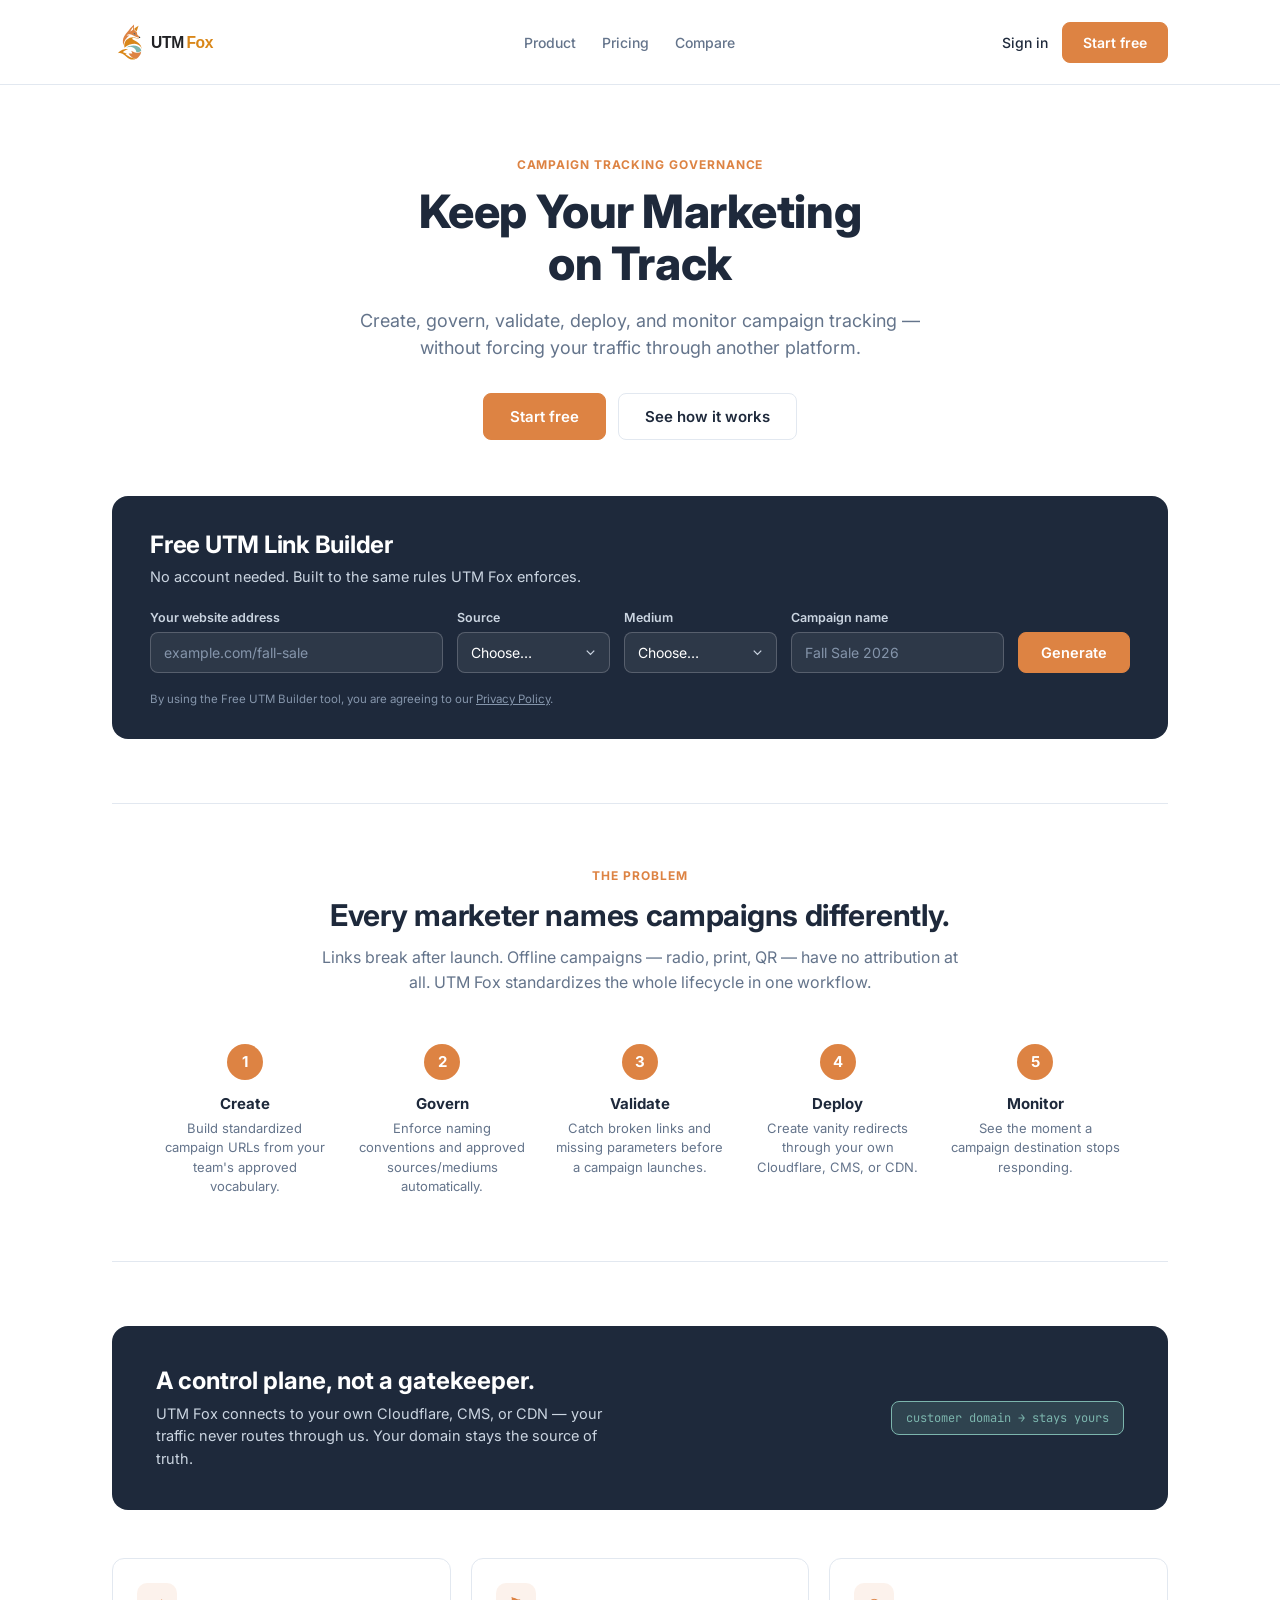
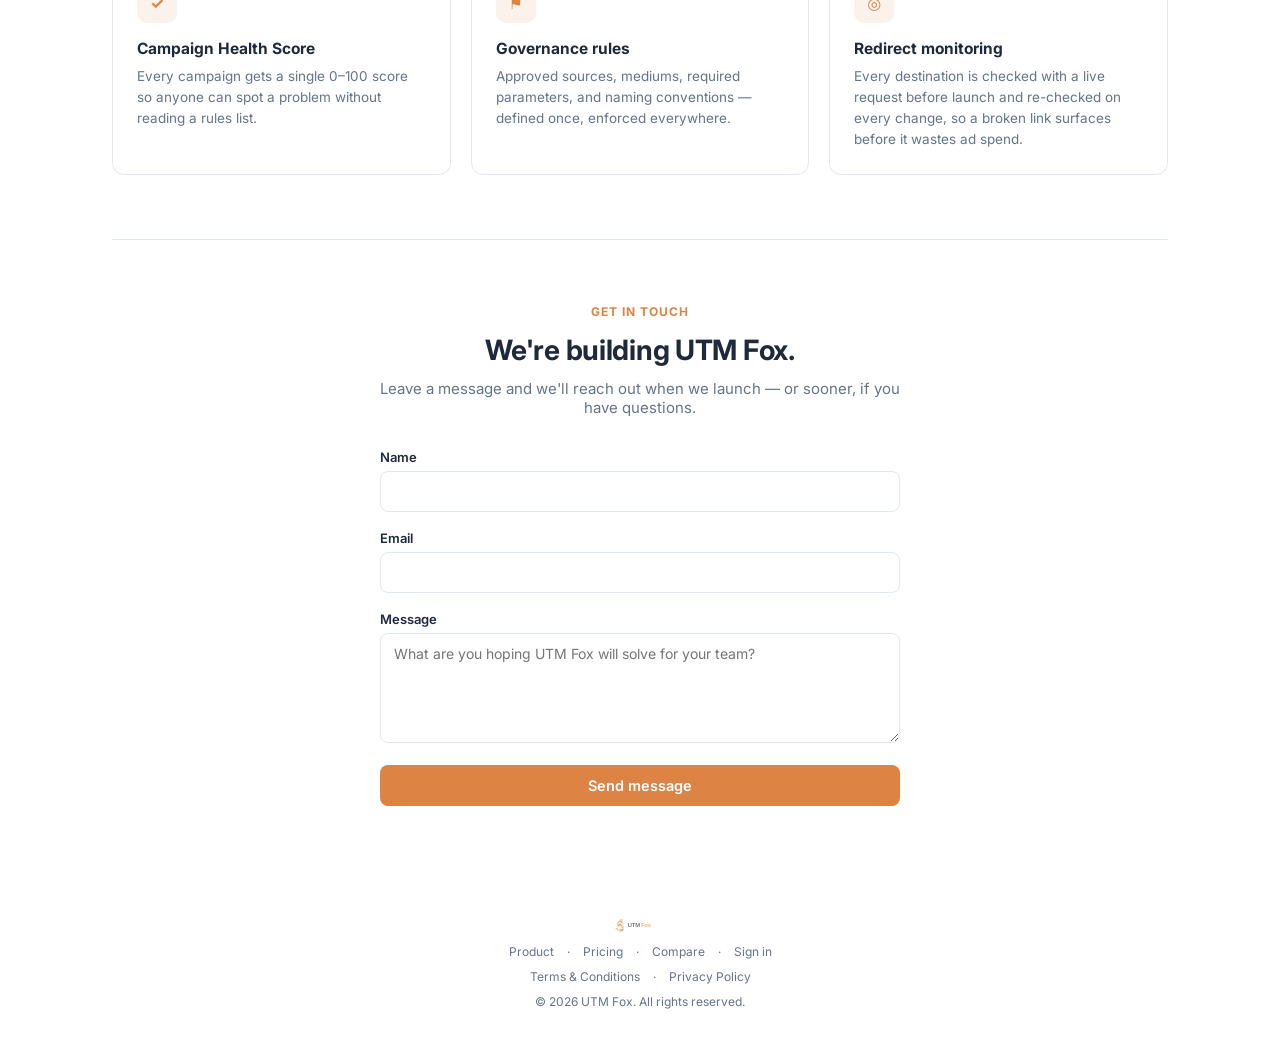
==== commit e8773cff: "Builder: simplify privacy line" ====
--- a/index.html
+++ b/index.html
@@ -323,8 +323,7 @@
       </div>
 
       <p class="builder-privacy">
-        We record the website address entered here so we know which companies find UTM Fox useful.
-        No account or email required. See our <a href="/privacy-policy/">Privacy Policy</a>.
+        By using the Free UTM Builder tool, you are agreeing to our <a href="/privacy-policy/">Privacy Policy</a>.
       </p>
     </div>
   </section>
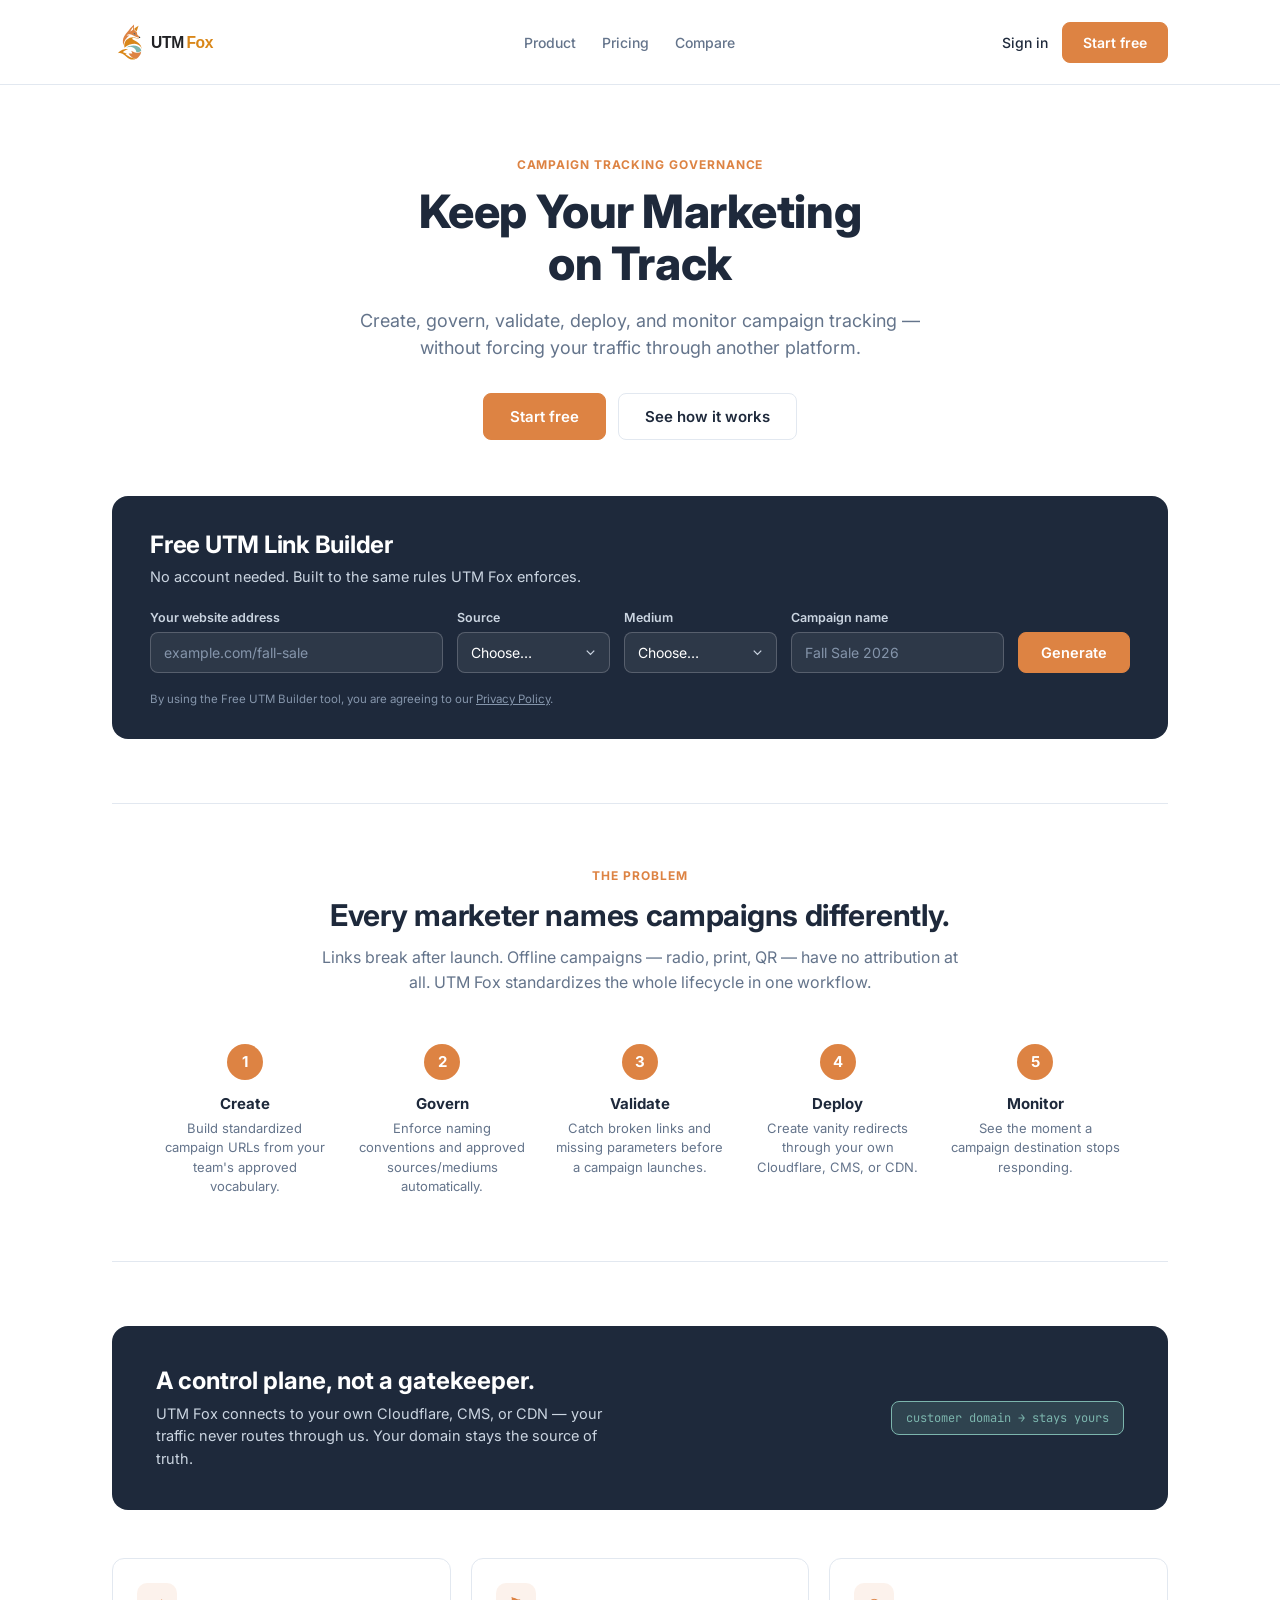
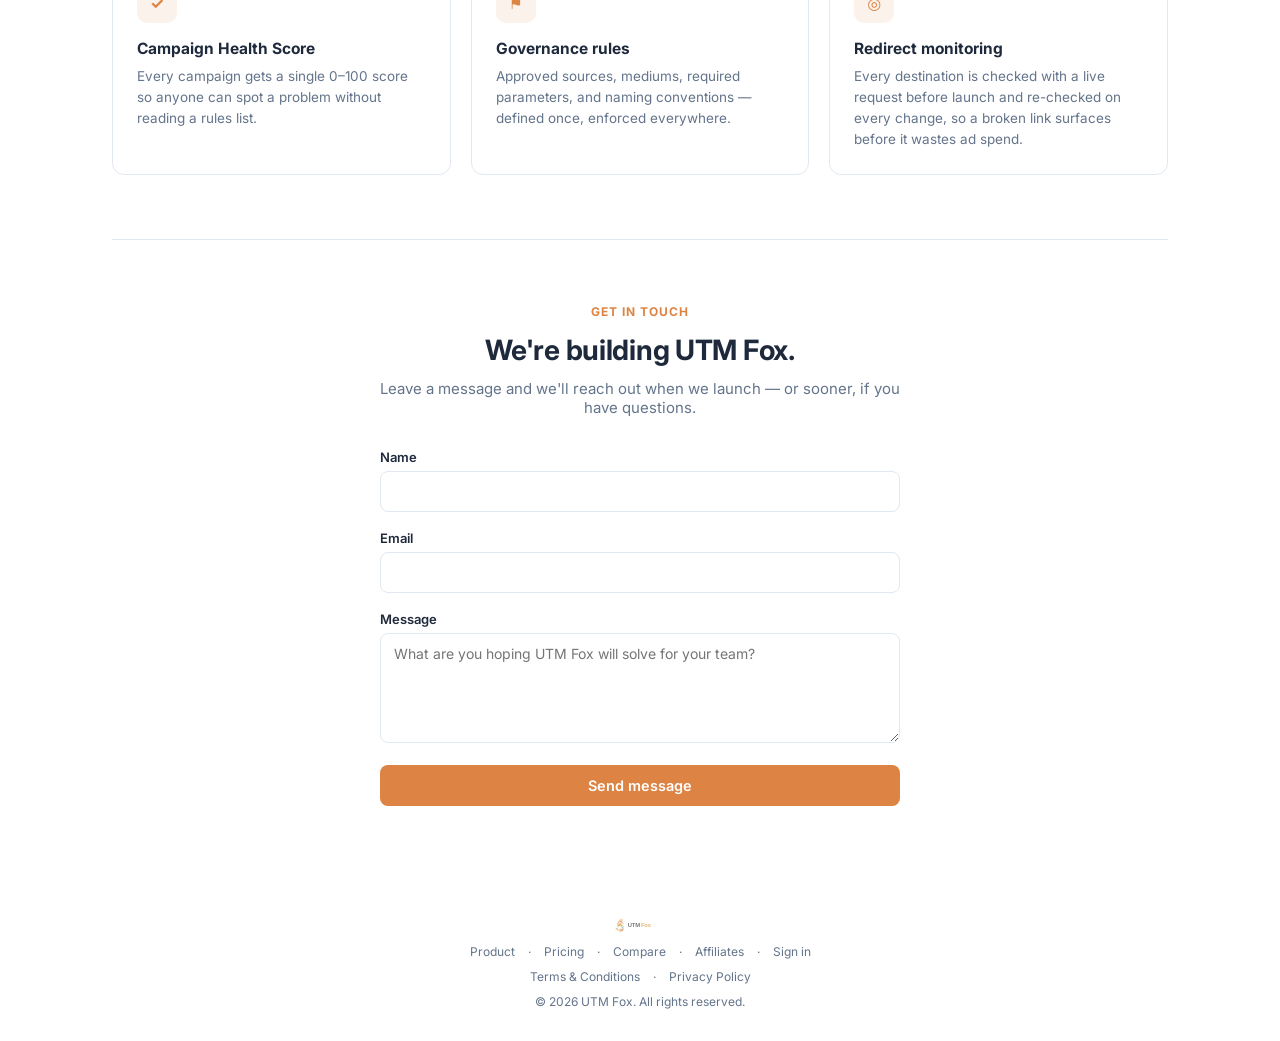
==== commit 38bfa2c5: "Add social/about/why fields to affiliate application; link it in the footer The application form now" ====
--- a/index.html
+++ b/index.html
@@ -405,7 +405,7 @@
 
 <footer>
   <img class="footer-logo" src="assets/logo.svg" alt="UTM Fox" />
-  <div class="footer-links"><a href="/product/">Product</a> · <a href="/pricing/">Pricing</a> · <a href="/compare/">Compare</a> · <a href="https://app.utmfox.com/login">Sign in</a></div>
+  <div class="footer-links"><a href="/product/">Product</a> · <a href="/pricing/">Pricing</a> · <a href="/compare/">Compare</a> · <a href="/affiliates/">Affiliates</a> · <a href="https://app.utmfox.com/login">Sign in</a></div>
   <div class="footer-links"><a href="/terms-and-conditions/">Terms &amp; Conditions</a> · <a href="/privacy-policy/">Privacy Policy</a></div>
   &copy; 2026 UTM Fox. All rights reserved.
 </footer>
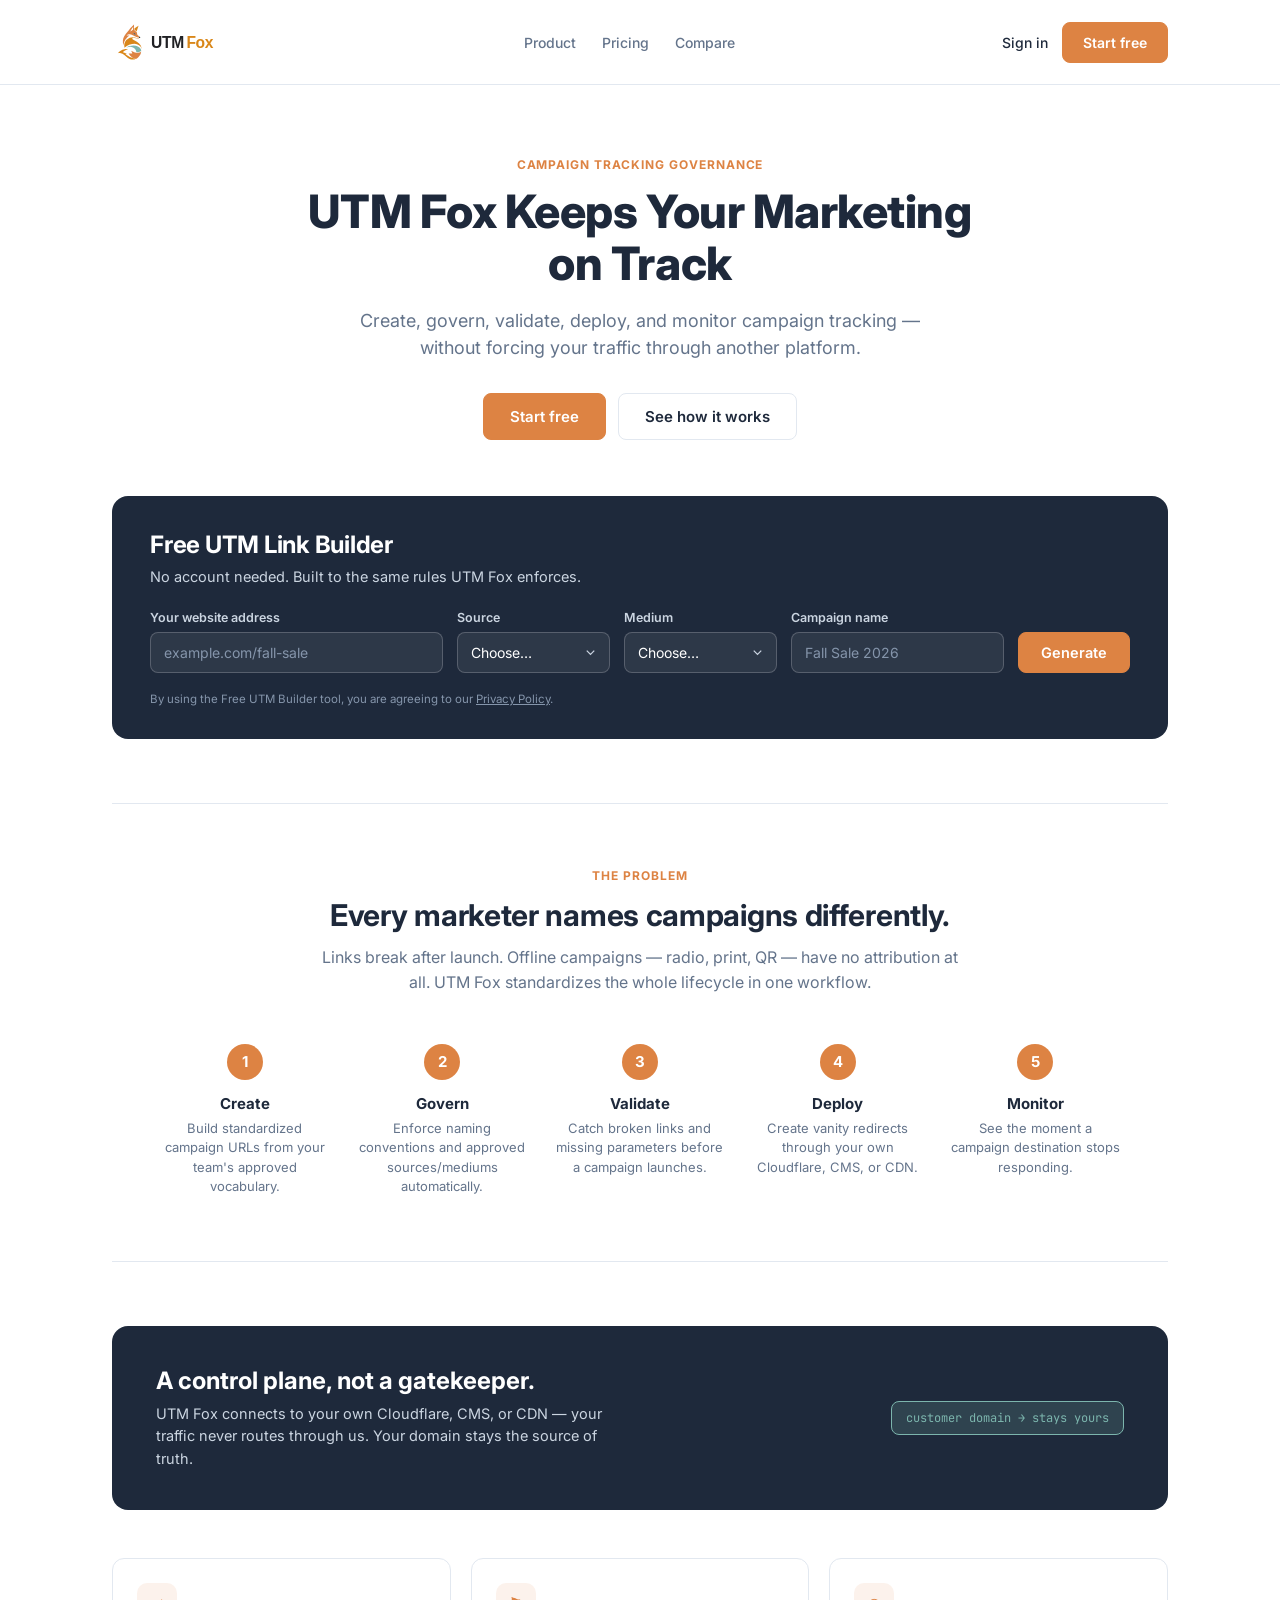
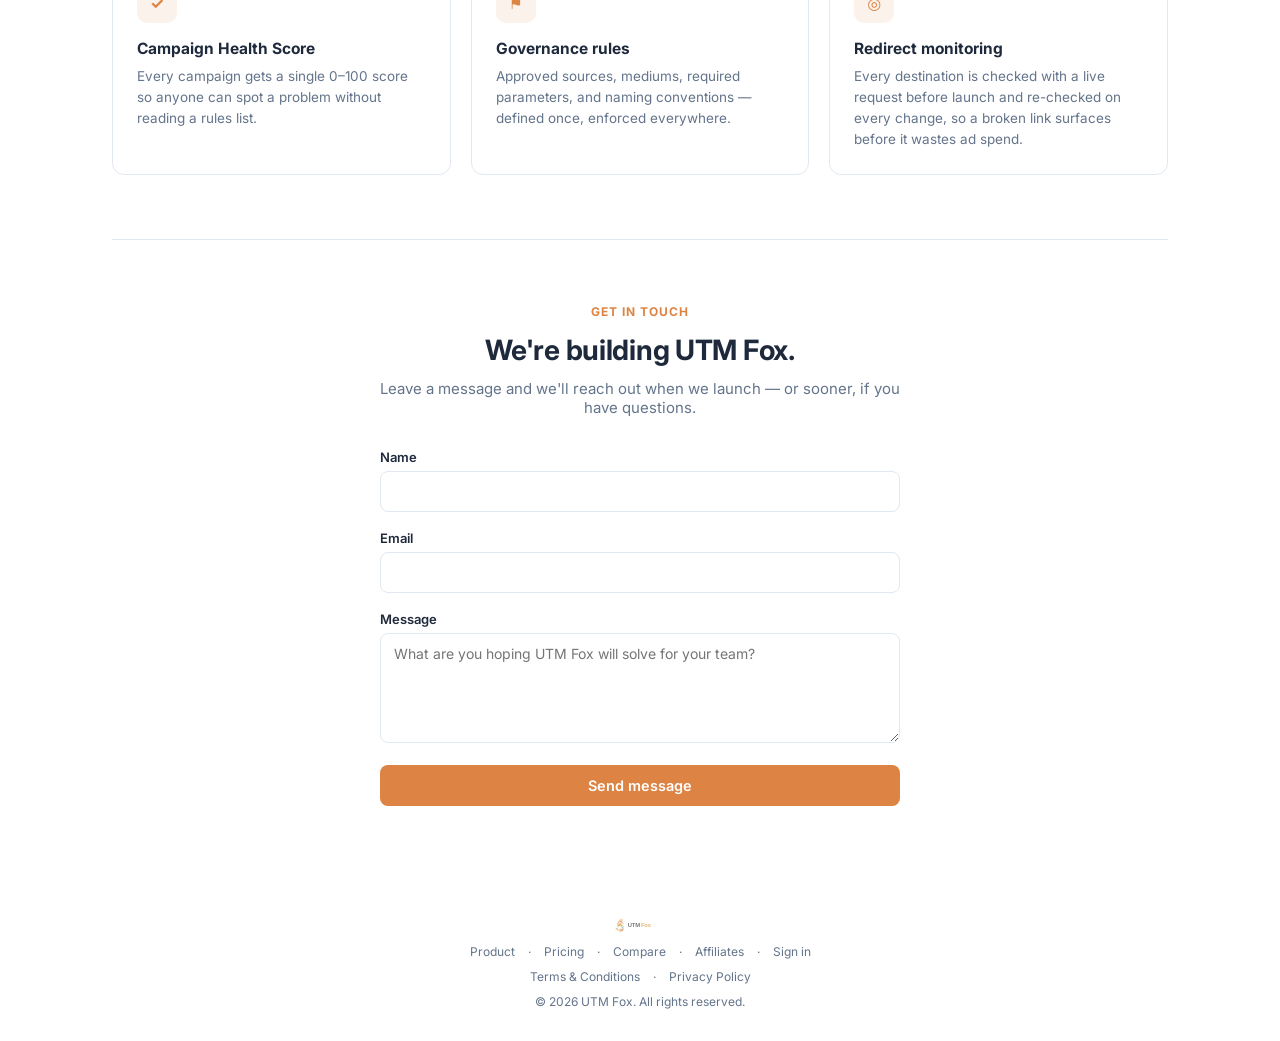
==== commit cb5306d8: "Add UTM Fox brand name to homepage H1 Co-Authored-By: Claude Sonnet 5 <noreply@anthropic.com>" ====
--- a/index.html
+++ b/index.html
@@ -14,7 +14,17 @@
 <meta name="viewport" content="width=device-width, initial-scale=1" />
 <title>UTM Fox — Campaign Tracking Governance</title>
 <meta name="description" content="UTM Fox helps marketing teams create, govern, validate, deploy, and monitor campaign tracking — without forcing traffic through another platform." />
-<link rel="icon" type="image/png" href="[data-uri]" />
+<link rel="icon" href="/assets/favicon.ico" sizes="any" />
+<link rel="icon" type="image/png" sizes="32x32" href="/assets/favicon-32.png" />
+<link rel="icon" type="image/png" sizes="96x96" href="/assets/favicon-96.png" />
+<link rel="icon" type="image/png" sizes="192x192" href="/assets/favicon-192.png" />
+<link rel="apple-touch-icon" sizes="180x180" href="/assets/apple-icon-180.png" />
+<meta property="og:site_name" content="UTM Fox" />
+<meta property="og:title" content="UTM Fox — Campaign Tracking Governance" />
+<meta property="og:description" content="UTM Fox helps marketing teams create, govern, validate, deploy, and monitor campaign tracking — without forcing traffic through another platform." />
+<meta property="og:image" content="https://utmfox.com/assets/favicon-512.png" />
+<meta property="og:type" content="website" />
+<meta name="twitter:card" content="summary" />
 <style>
 @import url('https://fonts.googleapis.com/css2?family=Inter:wght@400;500;600;700;800&family=JetBrains+Mono:wght@400;500&display=swap');
 
@@ -233,7 +243,7 @@
   <!-- Hero -->
   <section class="hero">
     <div class="eyebrow">Campaign tracking governance</div>
-    <h1 class="headline">Keep Your Marketing<br/>on Track</h1>
+    <h1 class="headline">UTM Fox Keeps Your Marketing<br/>on Track</h1>
     <p class="subheadline">Create, govern, validate, deploy, and monitor campaign tracking — without forcing your traffic through another platform.</p>
     <div class="hero-badge-row">
       <a class="btn-nav btn-lg" href="https://app.utmfox.com/signup">Start free</a>
